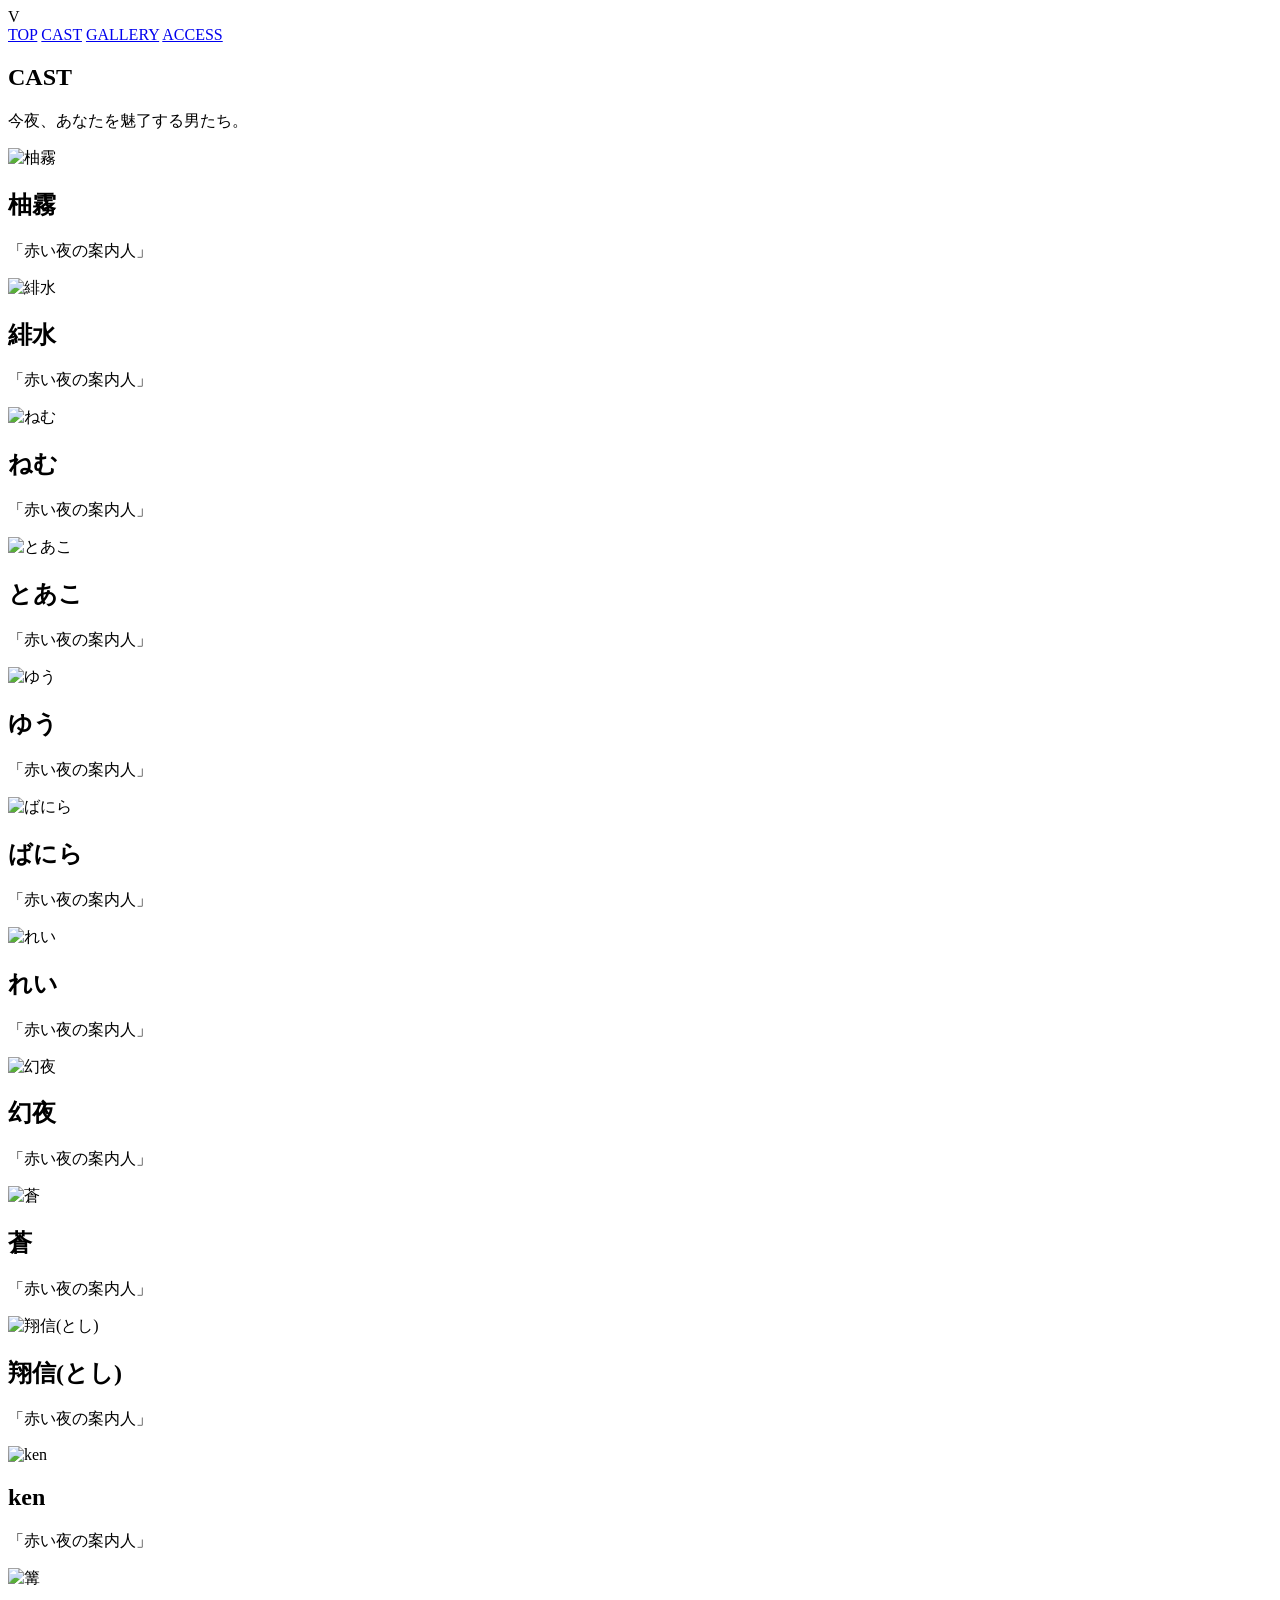
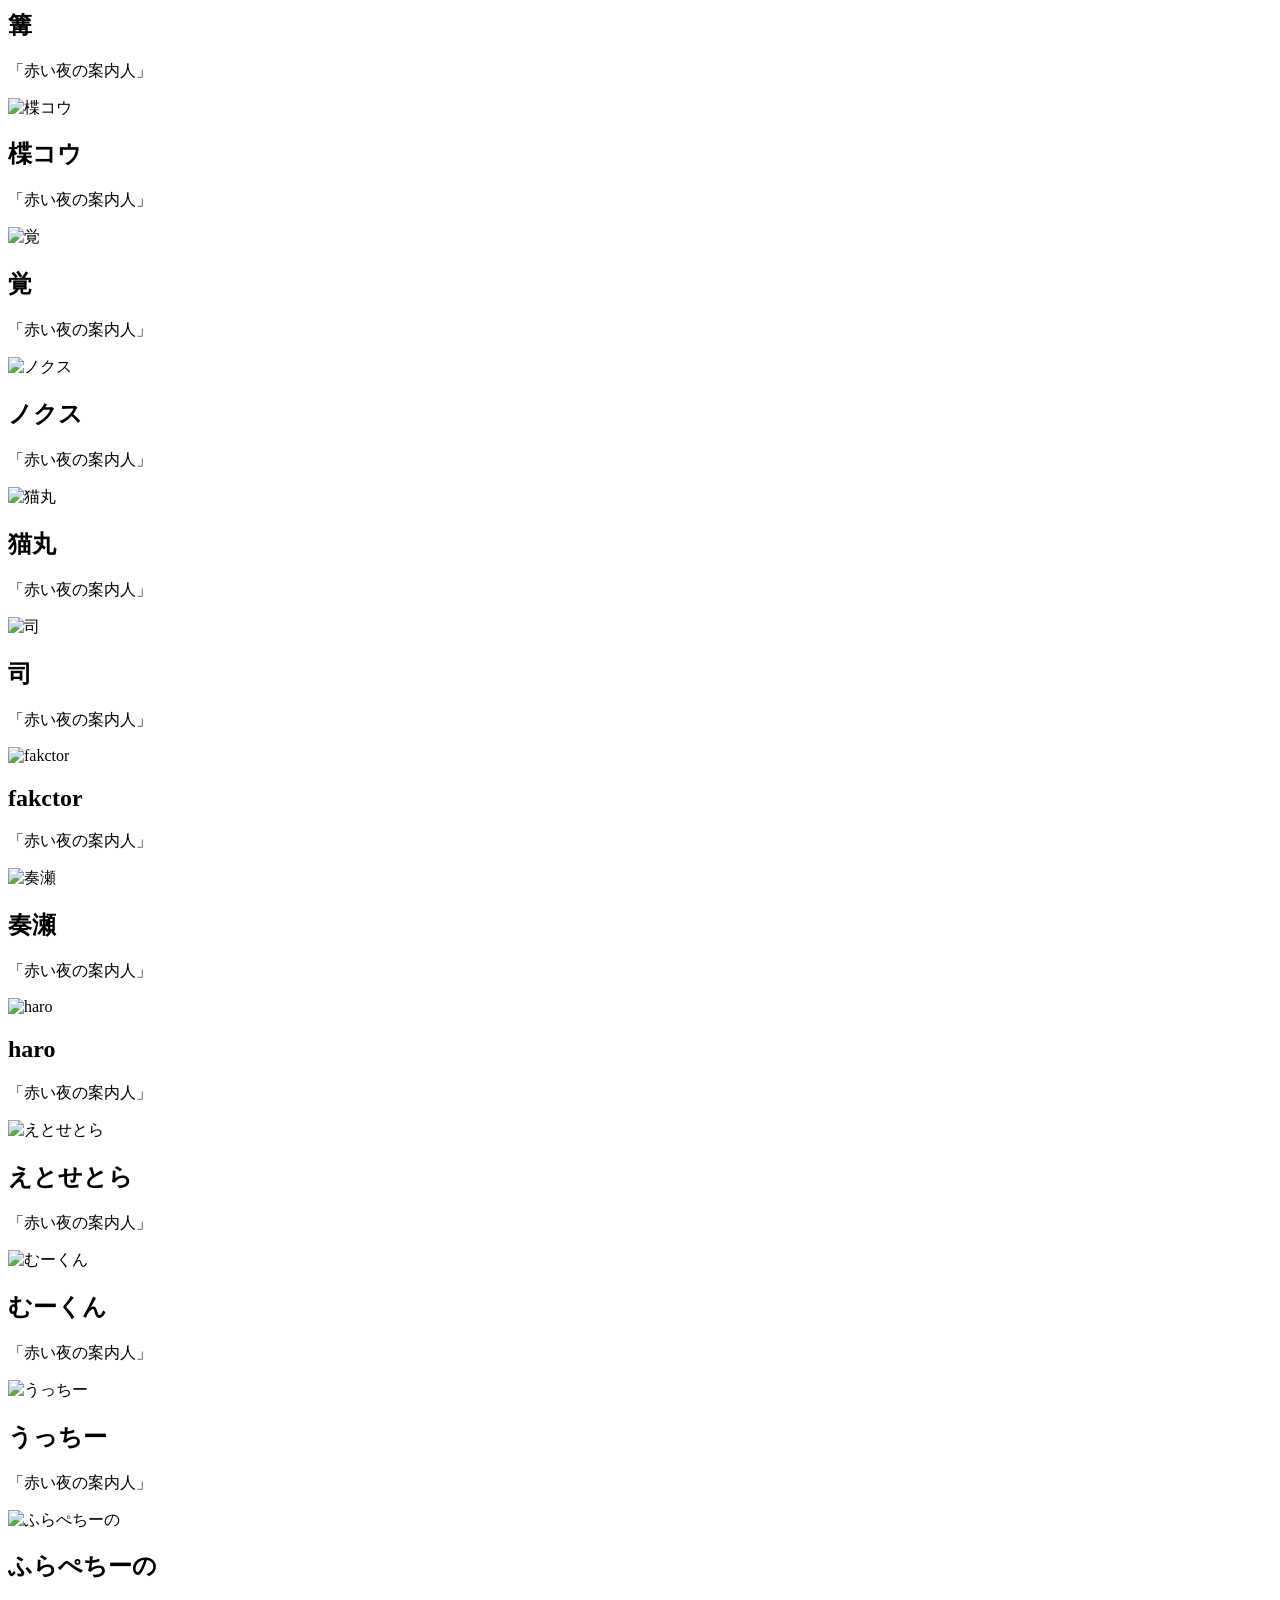
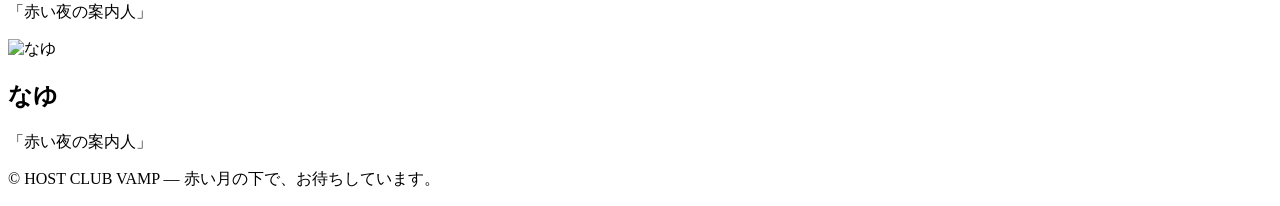
==== cast.html @ 4d8dd219 "Add files via upload" ====
<!DOCTYPE html>
<html lang="ja">
<head>
  <meta charset="UTF-8">
  <title>CAST | HOST CLUB VAMP</title>
  <link rel="stylesheet" href="assets/css/style.css">
  <link href="https://fonts.googleapis.com/css2?family=Cinzel:wght@400;700&family=Playfair+Display:wght@400;700&display=swap" rel="stylesheet">
</head>
<body class="theme-dark page-cast">

  <div class="bg-layer bg-moon-small"></div>
  <div class="bg-layer bg-fog"></div>
  <div class="bg-layer bg-particles"></div>

  <header class="site-header">
    <div class="logo-small">
      <span class="logo-v">V</span>
    </div>
    <nav class="global-nav">
      <a href="index.html">TOP</a>
      <a href="cast.html" class="active">CAST</a>
      <a href="gallery.html">GALLERY</a>
      <a href="access.html">ACCESS</a>
    </nav>
  </header>

  <main class="cast-main">
    <section class="page-title-block">
      <h1>CAST</h1>
      <div class="crimson-line"></div>
      <p class="page-subcopy">今夜、あなたを魅了する男たち。</p>
    </section>

    <!-- ★ cast-grid は 1 つだけにする（ここが最重要） -->
    <section class="cast-grid">

      <!-- ここから全キャストを並べる（順不同OK） -->

      <article class="cast-card">
        <div class="cast-photo"><img src="assets/img/cast/yuzukiri.png" alt="柚霧"></div>
        <h2 class="cast-name">柚霧</h2>
        <p class="cast-copy">「赤い夜の案内人」</p>
      </article>

      <article class="cast-card">
        <div class="cast-photo"><img src="assets/img/cast/hisui.png" alt="緋水"></div>
        <h2 class="cast-name">緋水</h2>
        <p class="cast-copy">「赤い夜の案内人」</p>
      </article>

      <article class="cast-card">
        <div class="cast-photo"><img src="assets/img/cast/nemu.png" alt="ねむ"></div>
        <h2 class="cast-name">ねむ</h2>
        <p class="cast-copy">「赤い夜の案内人」</p>
      </article>

      <article class="cast-card">
        <div class="cast-photo"><img src="assets/img/cast/toako.png" alt="とあこ"></div>
        <h2 class="cast-name">とあこ</h2>
        <p class="cast-copy">「赤い夜の案内人」</p>
      </article>

      <article class="cast-card">
        <div class="cast-photo"><img src="assets/img/cast/yuu.png" alt="ゆう"></div>
        <h2 class="cast-name">ゆう</h2>
        <p class="cast-copy">「赤い夜の案内人」</p>
      </article>

      <article class="cast-card">
        <div class="cast-photo"><img src="assets/img/cast/banira.png" alt="ばにら"></div>
        <h2 class="cast-name">ばにら</h2>
        <p class="cast-copy">「赤い夜の案内人」</p>
      </article>

      <article class="cast-card">
        <div class="cast-photo"><img src="assets/img/cast/rei.png" alt="れい"></div>
        <h2 class="cast-name">れい</h2>
        <p class="cast-copy">「赤い夜の案内人」</p>
      </article>

      <article class="cast-card">
        <div class="cast-photo"><img src="assets/img/cast/genya.png" alt="幻夜"></div>
        <h2 class="cast-name">幻夜</h2>
        <p class="cast-copy">「赤い夜の案内人」</p>
      </article>

      <article class="cast-card">
        <div class="cast-photo"><img src="assets/img/cast/ao.png" alt="蒼"></div>
        <h2 class="cast-name">蒼</h2>
        <p class="cast-copy">「赤い夜の案内人」</p>
      </article>

      <article class="cast-card">
        <div class="cast-photo"><img src="assets/img/cast/toshi.png" alt="翔信(とし)"></div>
        <h2 class="cast-name">翔信(とし)</h2>
        <p class="cast-copy">「赤い夜の案内人」</p>
      </article>

      <article class="cast-card">
        <div class="cast-photo"><img src="assets/img/cast/ken.png" alt="ken"></div>
        <h2 class="cast-name">ken</h2>
        <p class="cast-copy">「赤い夜の案内人」</p>
      </article>

      <article class="cast-card">
        <div class="cast-photo"><img src="assets/img/cast/kagari.png" alt="篝"></div>
        <h2 class="cast-name">篝</h2>
        <p class="cast-copy">「赤い夜の案内人」</p>
      </article>

      <article class="cast-card">
        <div class="cast-photo"><img src="assets/img/cast/yuzuriha.png" alt="楪コウ"></div>
        <h2 class="cast-name">楪コウ</h2>
        <p class="cast-copy">「赤い夜の案内人」</p>
      </article>

      <article class="cast-card">
        <div class="cast-photo"><img src="assets/img/cast/nemi.png" alt="覚"></div>
        <h2 class="cast-name">覚</h2>
        <p class="cast-copy">「赤い夜の案内人」</p>
      </article>

      <article class="cast-card">
        <div class="cast-photo"><img src="assets/img/cast/nokusu.png" alt="ノクス"></div>
        <h2 class="cast-name">ノクス</h2>
        <p class="cast-copy">「赤い夜の案内人」</p>
      </article>

      <article class="cast-card">
        <div class="cast-photo"><img src="assets/img/cast/nekomaru.png" alt="猫丸"></div>
        <h2 class="cast-name">猫丸</h2>
        <p class="cast-copy">「赤い夜の案内人」</p>
      </article>

      <article class="cast-card">
        <div class="cast-photo"><img src="assets/img/cast/tukasa.png" alt="司"></div>
        <h2 class="cast-name">司</h2>
        <p class="cast-copy">「赤い夜の案内人」</p>
      </article>

      <article class="cast-card">
        <div class="cast-photo"><img src="assets/img/cast/fakctor.png" alt="fakctor"></div>
        <h2 class="cast-name">fakctor</h2>
        <p class="cast-copy">「赤い夜の案内人」</p>
      </article>

      <article class="cast-card">
        <div class="cast-photo"><img src="assets/img/cast/kanase.png" alt="奏瀬"></div>
        <h2 class="cast-name">奏瀬</h2>
        <p class="cast-copy">「赤い夜の案内人」</p>
      </article>

      <article class="cast-card">
        <div class="cast-photo"><img src="assets/img/cast/haro.png" alt="haro"></div>
        <h2 class="cast-name">haro</h2>
        <p class="cast-copy">「赤い夜の案内人」</p>
      </article>

      <article class="cast-card">
        <div class="cast-photo"><img src="assets/img/cast/etosetora.png" alt="えとせとら"></div>
        <h2 class="cast-name">えとせとら</h2>
        <p class="cast-copy">「赤い夜の案内人」</p>
      </article>

      <article class="cast-card">
        <div class="cast-photo"><img src="assets/img/cast/mu-kun.png" alt="むーくん"></div>
        <h2 class="cast-name">むーくん</h2>
        <p class="cast-copy">「赤い夜の案内人」</p>
      </article>

      <article class="cast-card">
        <div class="cast-photo"><img src="assets/img/cast/utti-.png" alt="うっちー"></div>
        <h2 class="cast-name">うっちー</h2>
        <p class="cast-copy">「赤い夜の案内人」</p>
      </article>

      <article class="cast-card">
        <div class="cast-photo"><img src="assets/img/cast/furapeti-no.png" alt="ふらぺちーの"></div>
        <h2 class="cast-name">ふらぺちーの</h2>
        <p class="cast-copy">「赤い夜の案内人」</p>
      </article>

      <article class="cast-card">
        <div class="cast-photo"><img src="assets/img/cast/nayu.png" alt="なゆ"></div>
        <h2 class="cast-name">なゆ</h2>
        <p class="cast-copy">「赤い夜の案内人」</p>
      </article>

      <!-- ★ 必要ならここに追加していけばOK -->

    </section>
  </main>

  <footer class="site-footer">
    <p>© HOST CLUB VAMP — 赤い月の下で、お待ちしています。</p>
  </footer>

</body>
</html>
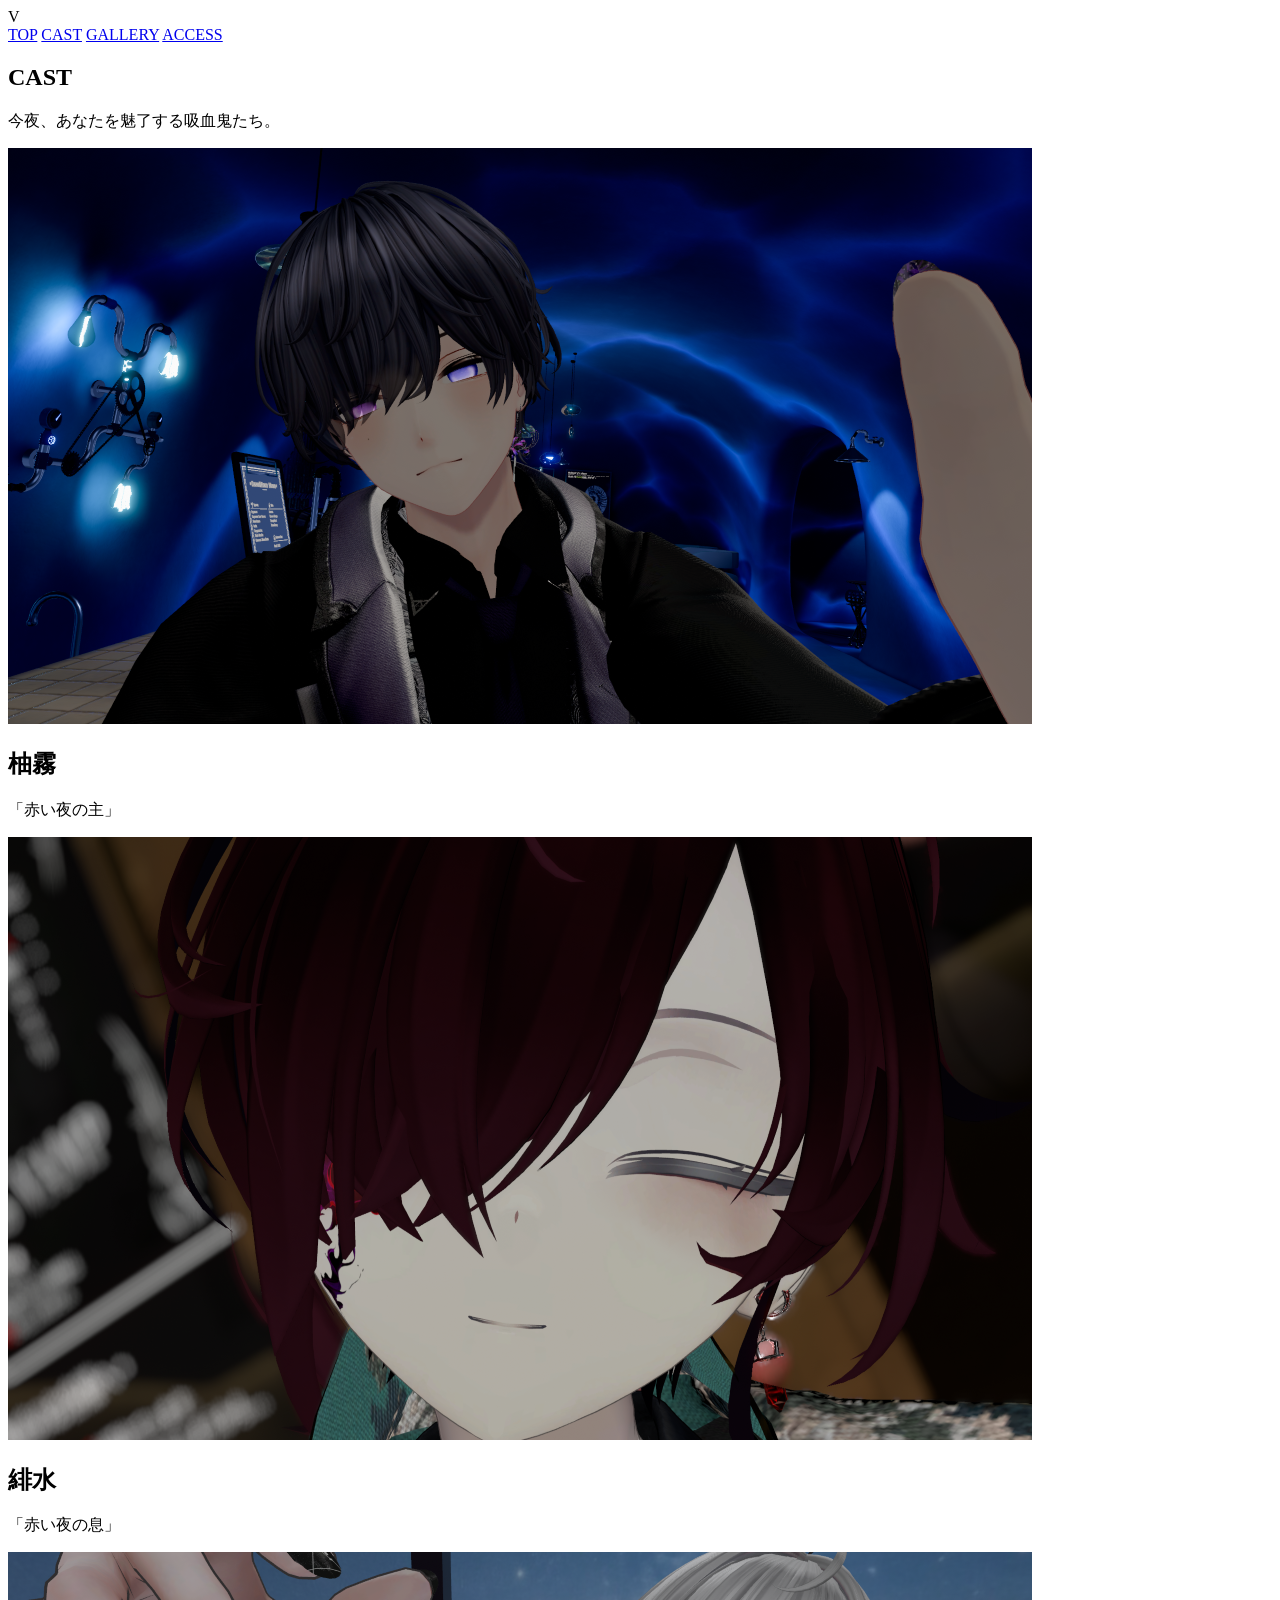
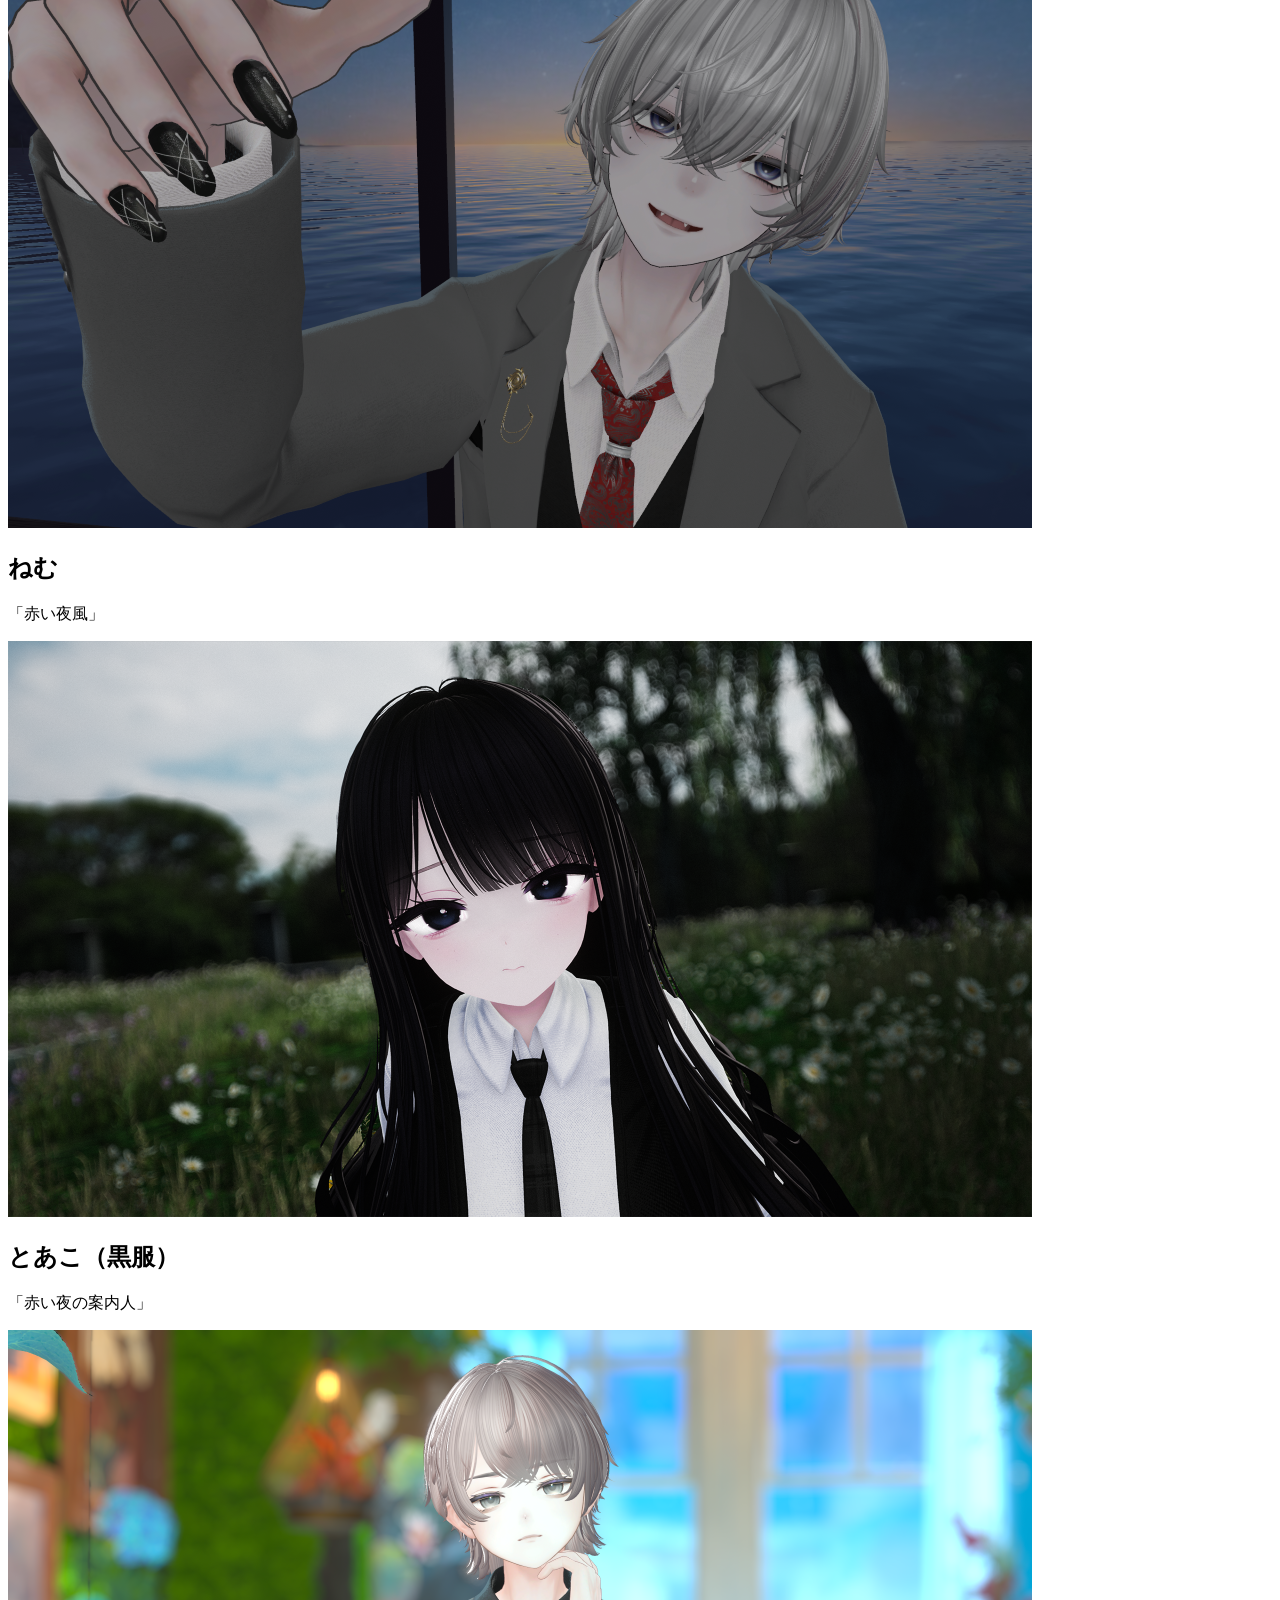
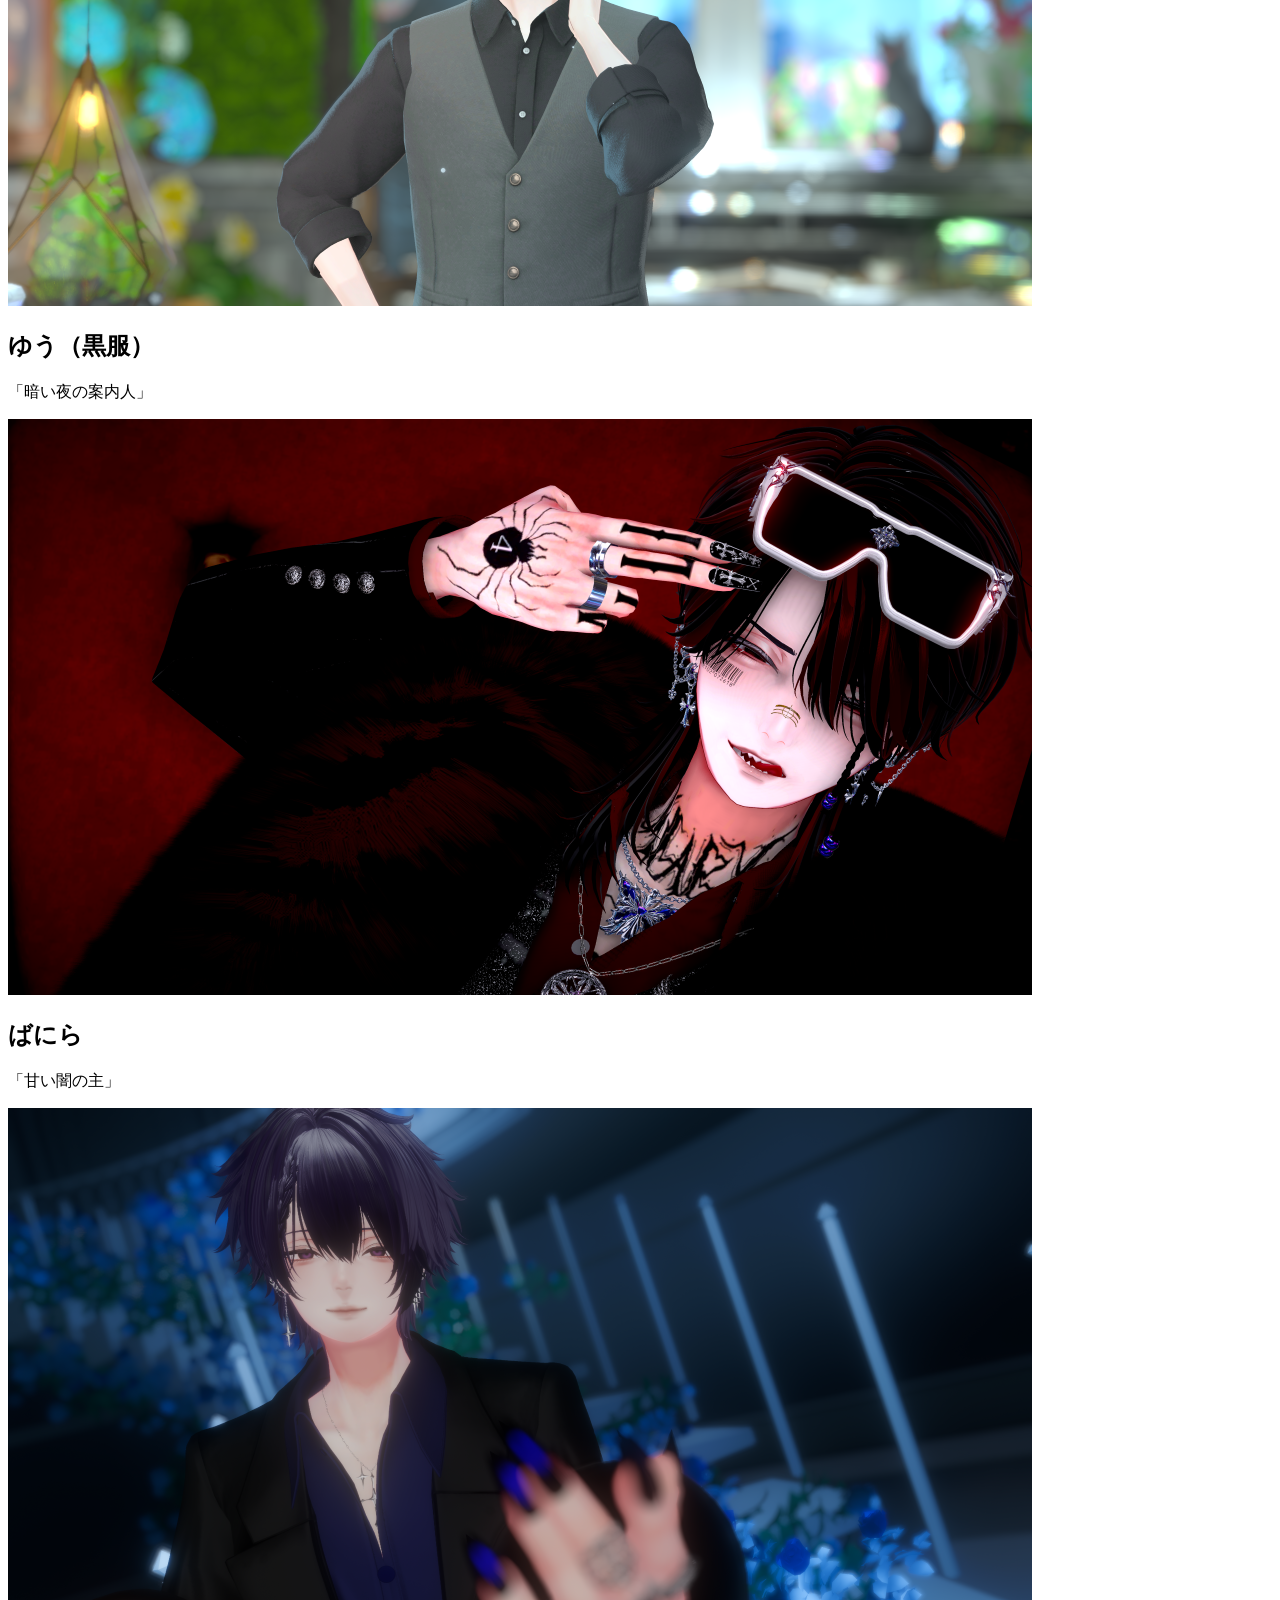
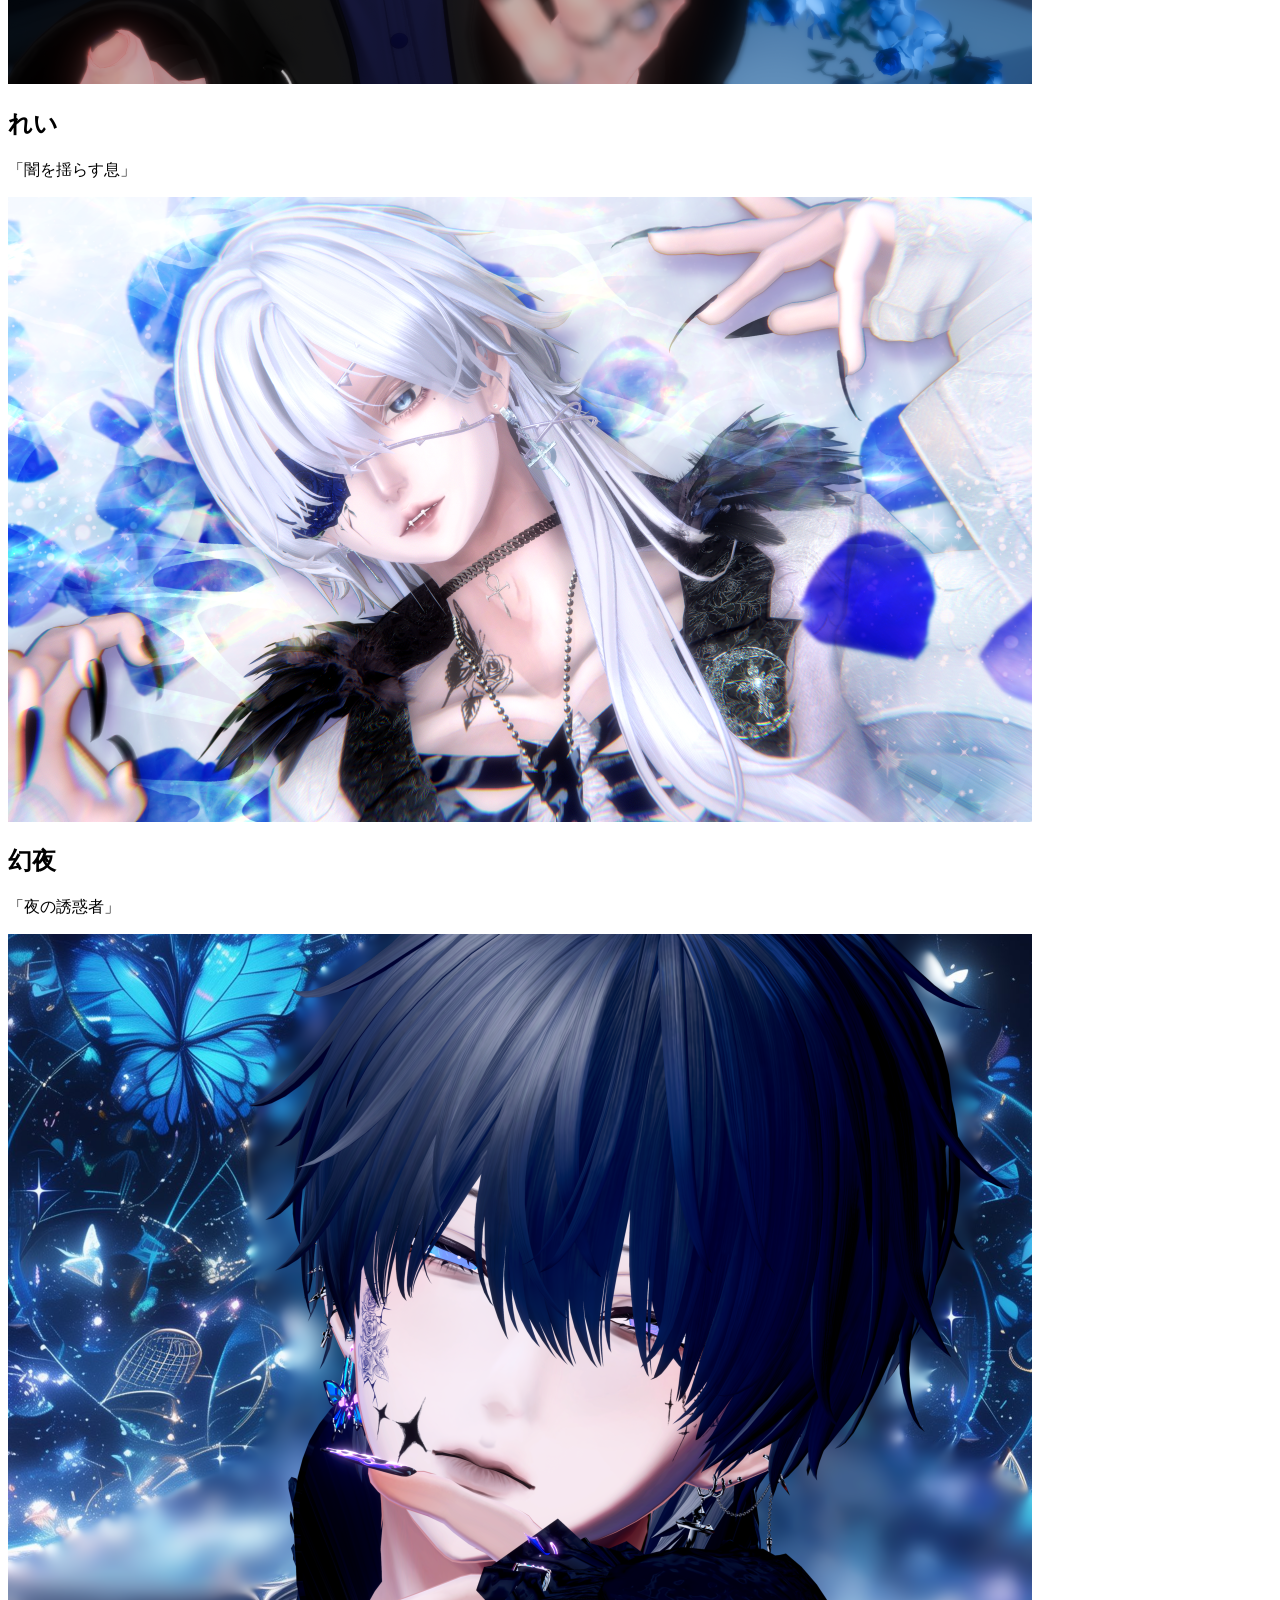
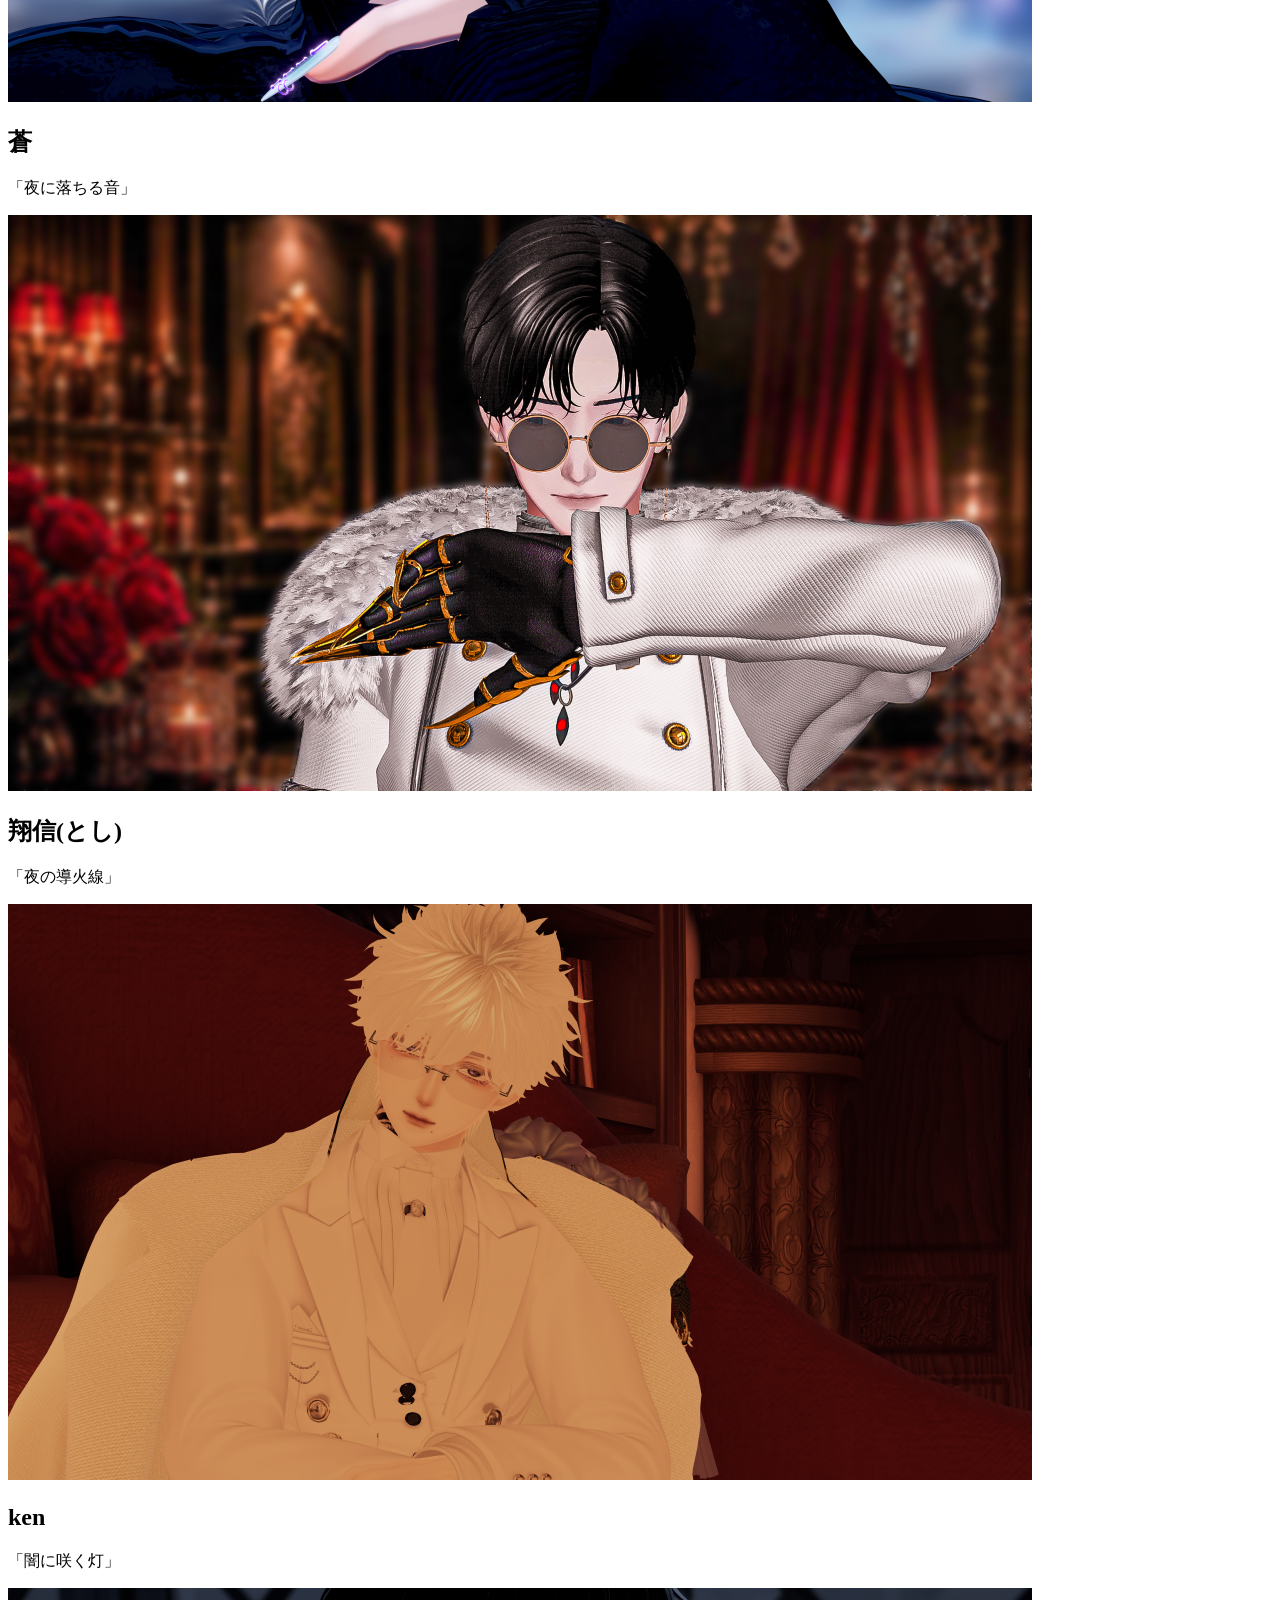
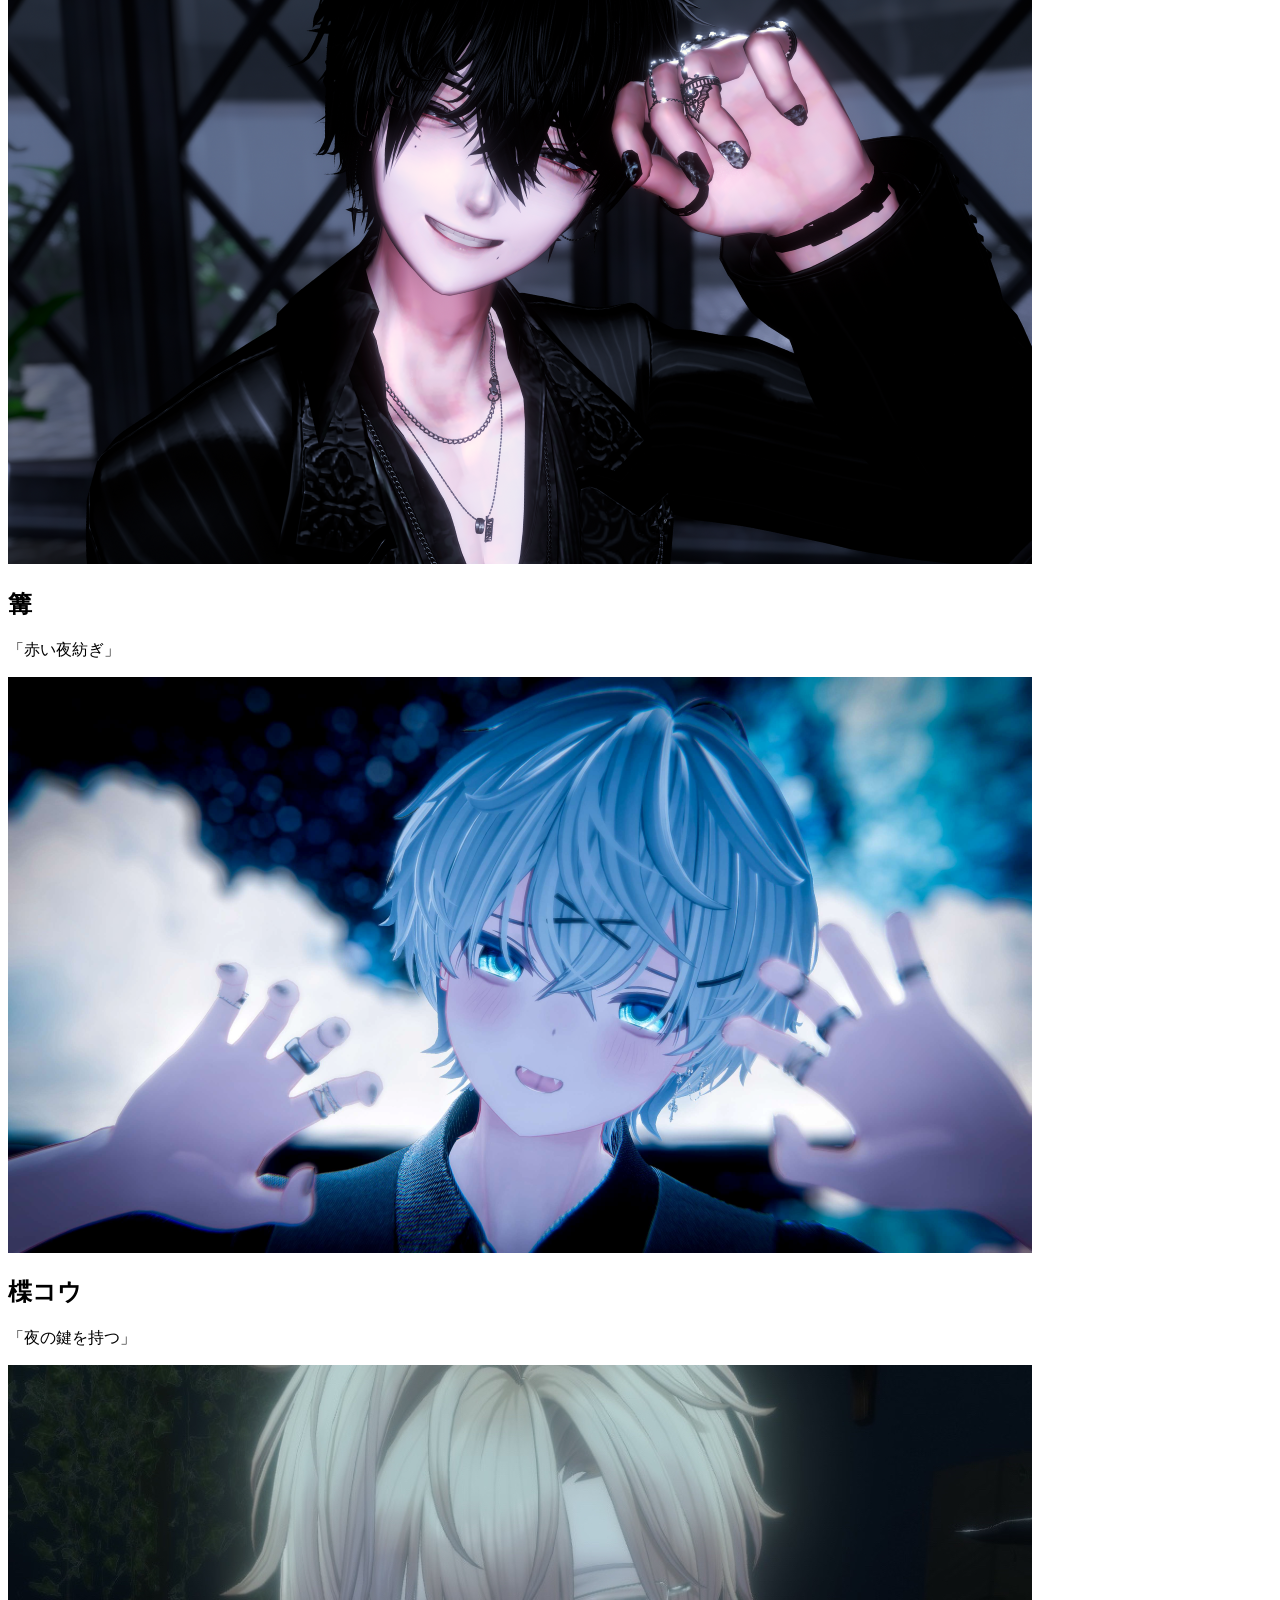
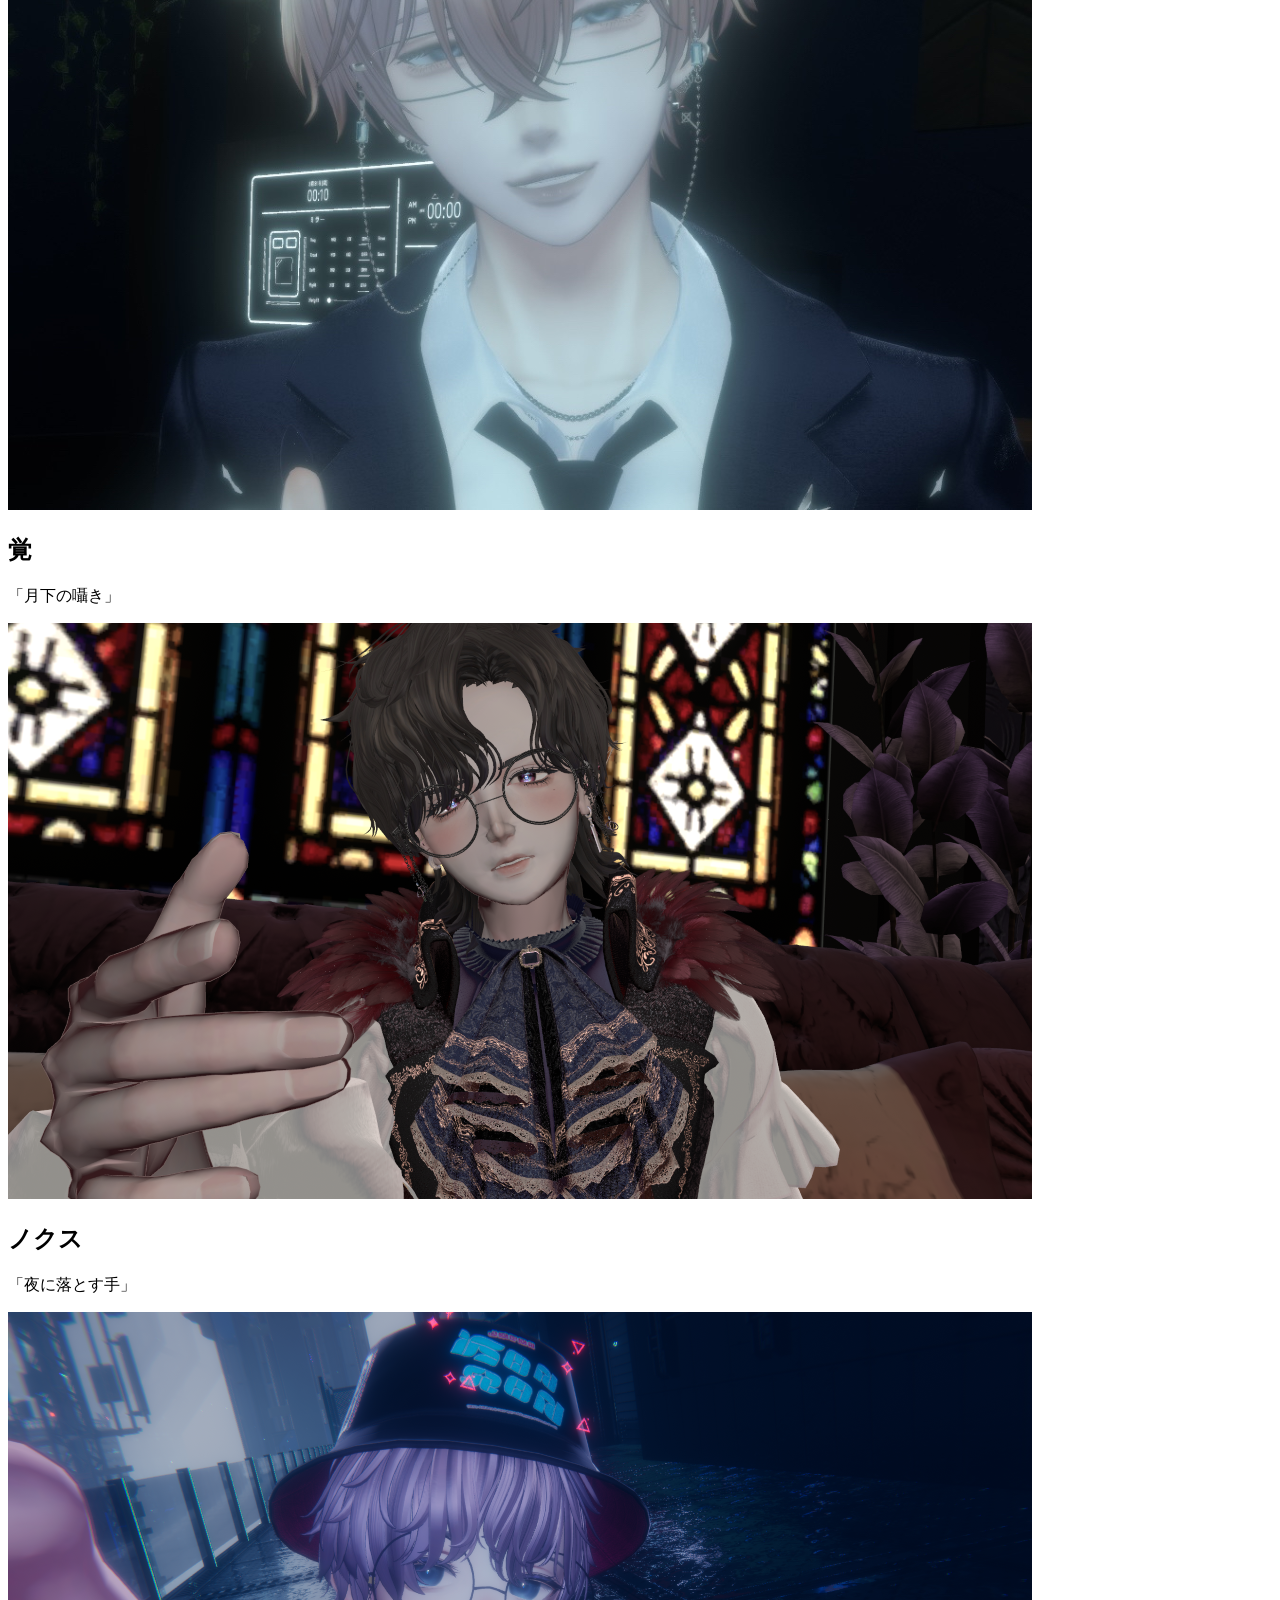
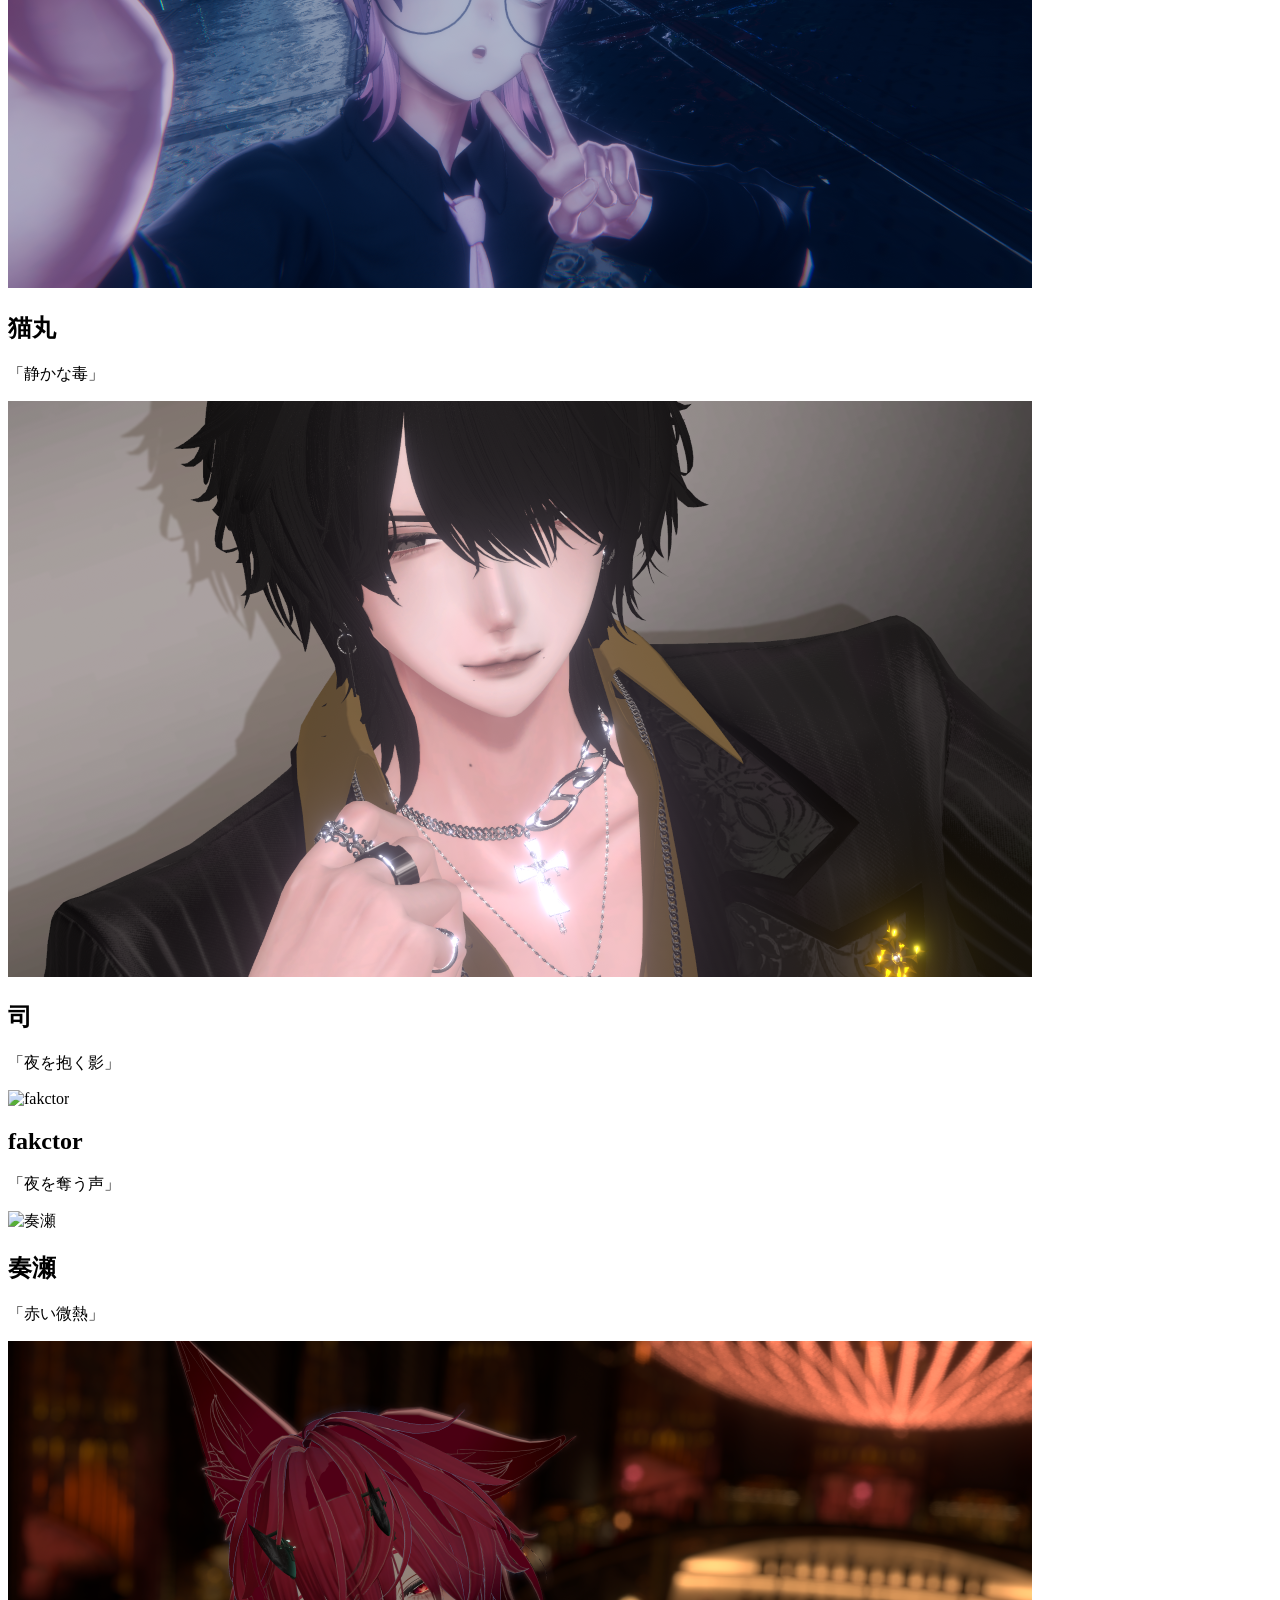
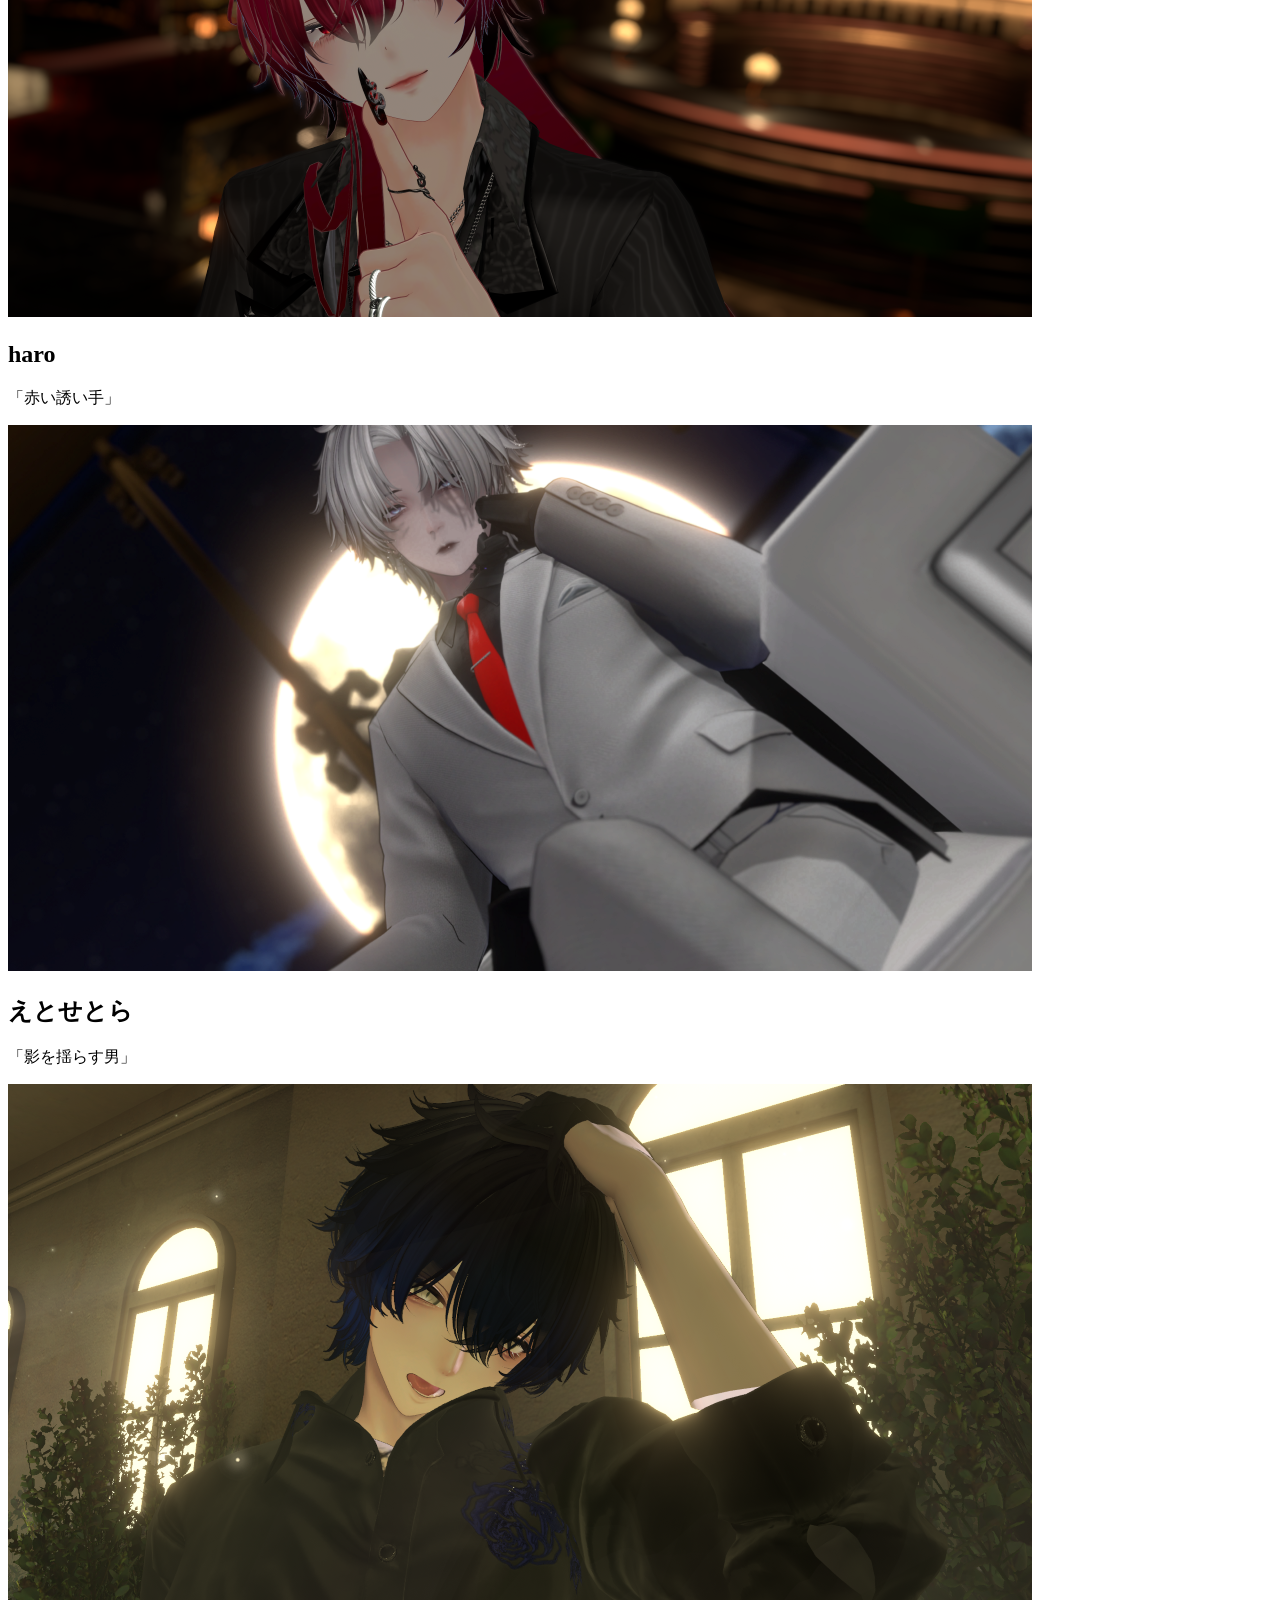
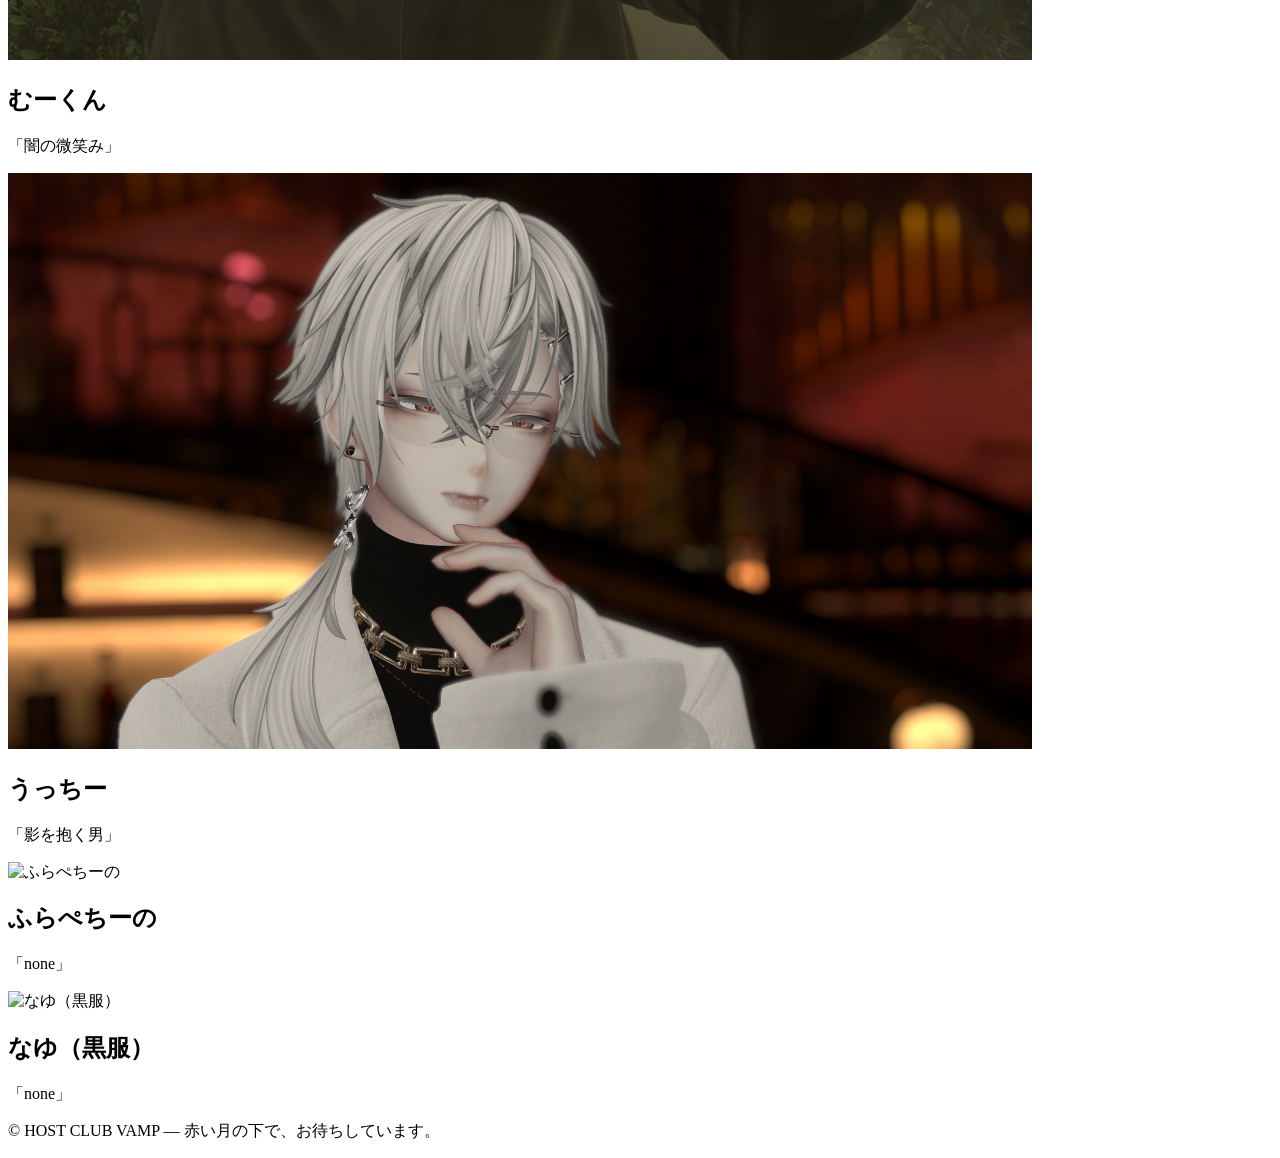
==== commit 72c71196: "Add files via upload" ====
--- a/cast.html
+++ b/cast.html
@@ -28,7 +28,7 @@
     <section class="page-title-block">
       <h1>CAST</h1>
       <div class="crimson-line"></div>
-      <p class="page-subcopy">今夜、あなたを魅了する男たち。</p>
+      <p class="page-subcopy">今夜、あなたを魅了する吸血鬼たち。</p>
     </section>
 
     <!-- ★ cast-grid は 1 つだけにする（ここが最重要） -->
@@ -39,151 +39,151 @@
       <article class="cast-card">
         <div class="cast-photo"><img src="assets/img/cast/yuzukiri.png" alt="柚霧"></div>
         <h2 class="cast-name">柚霧</h2>
-        <p class="cast-copy">「赤い夜の案内人」</p>
+        <p class="cast-copy">「赤い夜の主」</p>
       </article>
 
       <article class="cast-card">
         <div class="cast-photo"><img src="assets/img/cast/hisui.png" alt="緋水"></div>
         <h2 class="cast-name">緋水</h2>
-        <p class="cast-copy">「赤い夜の案内人」</p>
+        <p class="cast-copy">「赤い夜の息」</p>
       </article>
 
       <article class="cast-card">
         <div class="cast-photo"><img src="assets/img/cast/nemu.png" alt="ねむ"></div>
         <h2 class="cast-name">ねむ</h2>
+        <p class="cast-copy">「赤い夜風」</p>
+      </article>
+
+      <article class="cast-card">
+        <div class="cast-photo"><img src="assets/img/cast/toako.png" alt="とあこ（黒服）"></div>
+        <h2 class="cast-name">とあこ（黒服）</h2>
         <p class="cast-copy">「赤い夜の案内人」</p>
       </article>
 
       <article class="cast-card">
-        <div class="cast-photo"><img src="assets/img/cast/toako.png" alt="とあこ"></div>
-        <h2 class="cast-name">とあこ</h2>
-        <p class="cast-copy">「赤い夜の案内人」</p>
-      </article>
-
-      <article class="cast-card">
-        <div class="cast-photo"><img src="assets/img/cast/yuu.png" alt="ゆう"></div>
-        <h2 class="cast-name">ゆう</h2>
-        <p class="cast-copy">「赤い夜の案内人」</p>
+        <div class="cast-photo"><img src="assets/img/cast/yuu.png" alt="ゆう（黒服）"></div>
+        <h2 class="cast-name">ゆう（黒服）</h2>
+        <p class="cast-copy">「暗い夜の案内人」</p>
       </article>
 
       <article class="cast-card">
         <div class="cast-photo"><img src="assets/img/cast/banira.png" alt="ばにら"></div>
         <h2 class="cast-name">ばにら</h2>
-        <p class="cast-copy">「赤い夜の案内人」</p>
+        <p class="cast-copy">「甘い闇の主」</p>
       </article>
 
       <article class="cast-card">
         <div class="cast-photo"><img src="assets/img/cast/rei.png" alt="れい"></div>
         <h2 class="cast-name">れい</h2>
-        <p class="cast-copy">「赤い夜の案内人」</p>
+        <p class="cast-copy">「闇を揺らす息」</p>
       </article>
 
       <article class="cast-card">
         <div class="cast-photo"><img src="assets/img/cast/genya.png" alt="幻夜"></div>
         <h2 class="cast-name">幻夜</h2>
-        <p class="cast-copy">「赤い夜の案内人」</p>
+        <p class="cast-copy">「夜の誘惑者」</p>
       </article>
 
       <article class="cast-card">
         <div class="cast-photo"><img src="assets/img/cast/ao.png" alt="蒼"></div>
         <h2 class="cast-name">蒼</h2>
-        <p class="cast-copy">「赤い夜の案内人」</p>
+        <p class="cast-copy">「夜に落ちる音」</p>
       </article>
 
       <article class="cast-card">
         <div class="cast-photo"><img src="assets/img/cast/toshi.png" alt="翔信(とし)"></div>
         <h2 class="cast-name">翔信(とし)</h2>
-        <p class="cast-copy">「赤い夜の案内人」</p>
+        <p class="cast-copy">「夜の導火線」</p>
       </article>
 
       <article class="cast-card">
         <div class="cast-photo"><img src="assets/img/cast/ken.png" alt="ken"></div>
         <h2 class="cast-name">ken</h2>
-        <p class="cast-copy">「赤い夜の案内人」</p>
+        <p class="cast-copy">「闇に咲く灯」</p>
       </article>
 
       <article class="cast-card">
         <div class="cast-photo"><img src="assets/img/cast/kagari.png" alt="篝"></div>
         <h2 class="cast-name">篝</h2>
-        <p class="cast-copy">「赤い夜の案内人」</p>
+        <p class="cast-copy">「赤い夜紡ぎ」</p>
       </article>
 
       <article class="cast-card">
         <div class="cast-photo"><img src="assets/img/cast/yuzuriha.png" alt="楪コウ"></div>
         <h2 class="cast-name">楪コウ</h2>
-        <p class="cast-copy">「赤い夜の案内人」</p>
+        <p class="cast-copy">「夜の鍵を持つ」</p>
       </article>
 
       <article class="cast-card">
         <div class="cast-photo"><img src="assets/img/cast/nemi.png" alt="覚"></div>
         <h2 class="cast-name">覚</h2>
-        <p class="cast-copy">「赤い夜の案内人」</p>
+        <p class="cast-copy">「月下の囁き」</p>
       </article>
 
       <article class="cast-card">
         <div class="cast-photo"><img src="assets/img/cast/nokusu.png" alt="ノクス"></div>
         <h2 class="cast-name">ノクス</h2>
-        <p class="cast-copy">「赤い夜の案内人」</p>
+        <p class="cast-copy">「夜に落とす手」</p>
       </article>
 
       <article class="cast-card">
         <div class="cast-photo"><img src="assets/img/cast/nekomaru.png" alt="猫丸"></div>
         <h2 class="cast-name">猫丸</h2>
-        <p class="cast-copy">「赤い夜の案内人」</p>
+        <p class="cast-copy">「静かな毒」</p>
       </article>
 
       <article class="cast-card">
         <div class="cast-photo"><img src="assets/img/cast/tukasa.png" alt="司"></div>
         <h2 class="cast-name">司</h2>
-        <p class="cast-copy">「赤い夜の案内人」</p>
+        <p class="cast-copy">「夜を抱く影」</p>
       </article>
 
       <article class="cast-card">
         <div class="cast-photo"><img src="assets/img/cast/fakctor.png" alt="fakctor"></div>
         <h2 class="cast-name">fakctor</h2>
-        <p class="cast-copy">「赤い夜の案内人」</p>
+        <p class="cast-copy">「夜を奪う声」</p>
       </article>
 
       <article class="cast-card">
         <div class="cast-photo"><img src="assets/img/cast/kanase.png" alt="奏瀬"></div>
         <h2 class="cast-name">奏瀬</h2>
-        <p class="cast-copy">「赤い夜の案内人」</p>
+        <p class="cast-copy">「赤い微熱」</p>
       </article>
 
       <article class="cast-card">
         <div class="cast-photo"><img src="assets/img/cast/haro.png" alt="haro"></div>
         <h2 class="cast-name">haro</h2>
-        <p class="cast-copy">「赤い夜の案内人」</p>
+        <p class="cast-copy">「赤い誘い手」</p>
       </article>
 
       <article class="cast-card">
         <div class="cast-photo"><img src="assets/img/cast/etosetora.png" alt="えとせとら"></div>
         <h2 class="cast-name">えとせとら</h2>
-        <p class="cast-copy">「赤い夜の案内人」</p>
+        <p class="cast-copy">「影を揺らす男」</p>
       </article>
 
       <article class="cast-card">
         <div class="cast-photo"><img src="assets/img/cast/mu-kun.png" alt="むーくん"></div>
         <h2 class="cast-name">むーくん</h2>
-        <p class="cast-copy">「赤い夜の案内人」</p>
+        <p class="cast-copy">「闇の微笑み」</p>
       </article>
 
       <article class="cast-card">
         <div class="cast-photo"><img src="assets/img/cast/utti-.png" alt="うっちー"></div>
         <h2 class="cast-name">うっちー</h2>
-        <p class="cast-copy">「赤い夜の案内人」</p>
+        <p class="cast-copy">「影を抱く男」</p>
       </article>
 
       <article class="cast-card">
         <div class="cast-photo"><img src="assets/img/cast/furapeti-no.png" alt="ふらぺちーの"></div>
         <h2 class="cast-name">ふらぺちーの</h2>
-        <p class="cast-copy">「赤い夜の案内人」</p>
+        <p class="cast-copy">「none」</p>
       </article>
 
       <article class="cast-card">
-        <div class="cast-photo"><img src="assets/img/cast/nayu.png" alt="なゆ"></div>
-        <h2 class="cast-name">なゆ</h2>
-        <p class="cast-copy">「赤い夜の案内人」</p>
+        <div class="cast-photo"><img src="assets/img/cast/nayu.png" alt="なゆ（黒服）"></div>
+        <h2 class="cast-name">なゆ（黒服）</h2>
+        <p class="cast-copy">「none」</p>
       </article>
 
       <!-- ★ 必要ならここに追加していけばOK -->
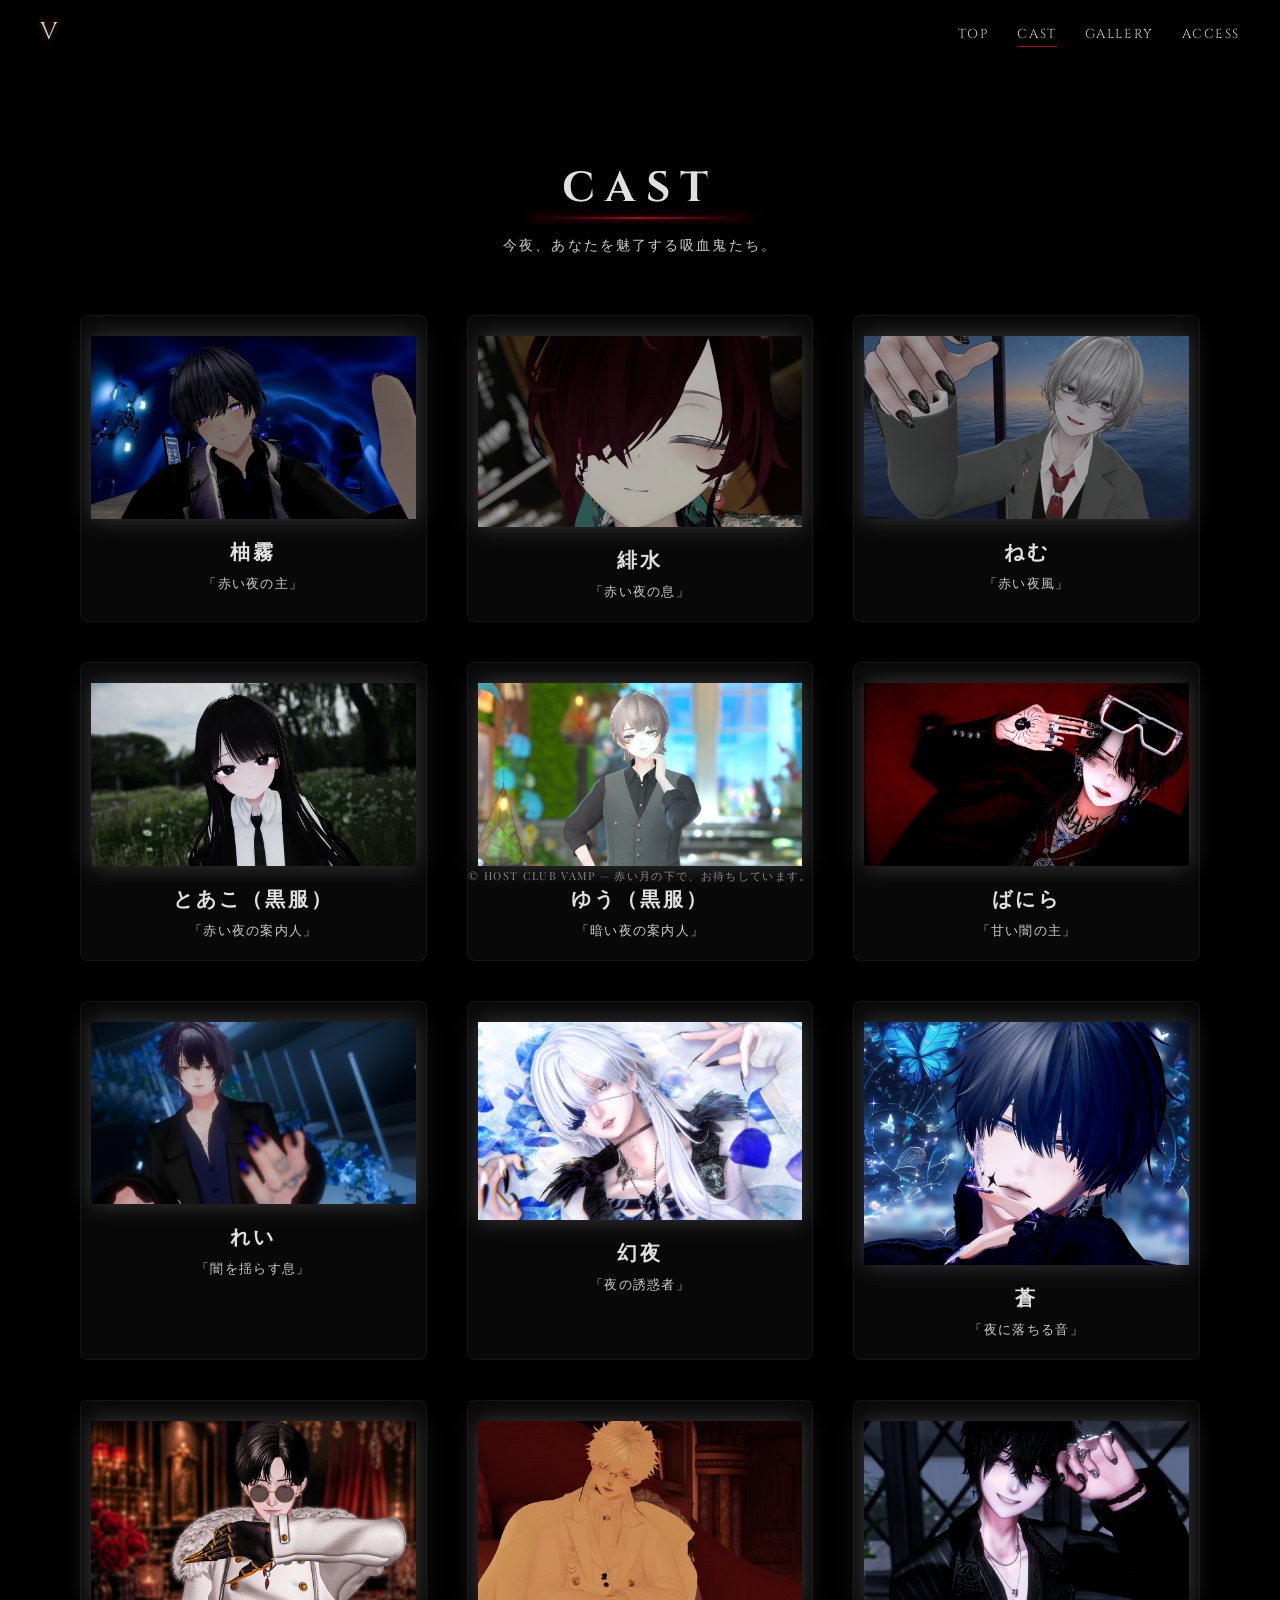
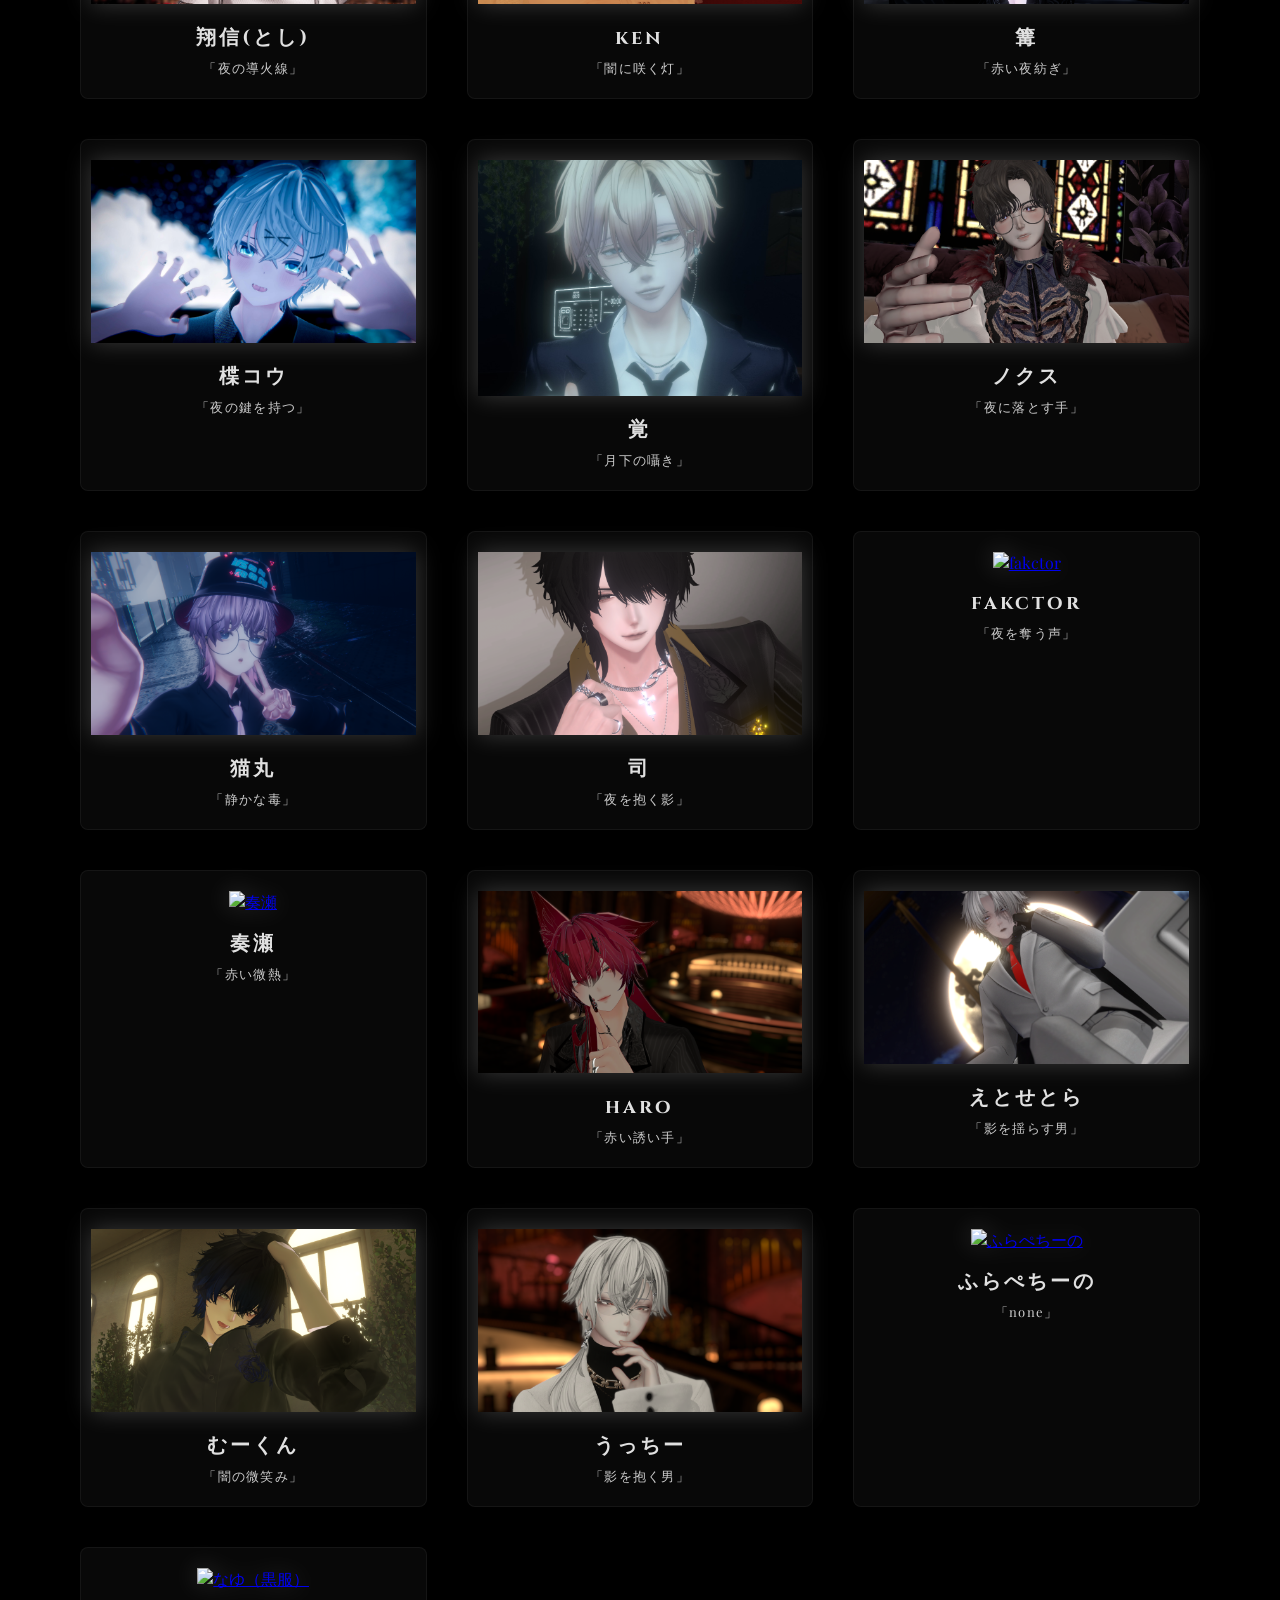
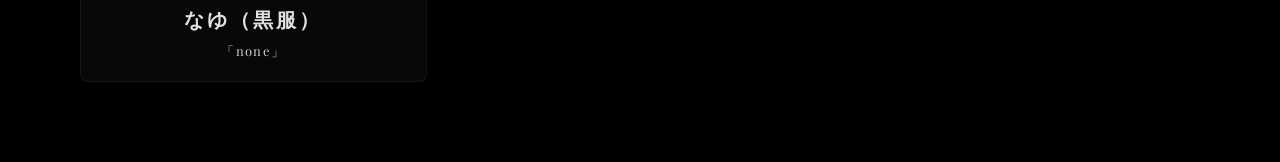
==== commit 42433716: "Add files via upload" ====
--- a/cast.html
+++ b/cast.html
@@ -5,7 +5,11 @@
   <title>CAST | HOST CLUB VAMP</title>
   <link rel="stylesheet" href="assets/css/style.css">
   <link href="https://fonts.googleapis.com/css2?family=Cinzel:wght@400;700&family=Playfair+Display:wght@400;700&display=swap" rel="stylesheet">
+
+  <!-- ★ Lightbox CSS -->
+  <link href="https://cdnjs.cloudflare.com/ajax/libs/lightbox2/2.11.3/css/lightbox.min.css" rel="stylesheet">
 </head>
+
 <body class="theme-dark page-cast">
 
   <div class="bg-layer bg-moon-small"></div>
@@ -31,162 +35,209 @@
       <p class="page-subcopy">今夜、あなたを魅了する吸血鬼たち。</p>
     </section>
 
-    <!-- ★ cast-grid は 1 つだけにする（ここが最重要） -->
     <section class="cast-grid">
 
-      <!-- ここから全キャストを並べる（順不同OK） -->
-
-      <article class="cast-card">
-        <div class="cast-photo"><img src="assets/img/cast/yuzukiri.png" alt="柚霧"></div>
+      <!-- ★ ここから全キャスト Lightbox 対応版 -->
+
+      <article class="cast-card">
+        <a href="assets/img/cast/yuzukiri.png" data-lightbox="cast" data-title="柚霧 — 赤い夜の主">
+          <div class="cast-photo"><img src="assets/img/cast/yuzukiri.png" alt="柚霧"></div>
+        </a>
         <h2 class="cast-name">柚霧</h2>
         <p class="cast-copy">「赤い夜の主」</p>
       </article>
 
       <article class="cast-card">
-        <div class="cast-photo"><img src="assets/img/cast/hisui.png" alt="緋水"></div>
+        <a href="assets/img/cast/hisui.png" data-lightbox="cast" data-title="緋水 — 赤い夜の息">
+          <div class="cast-photo"><img src="assets/img/cast/hisui.png" alt="緋水"></div>
+        </a>
         <h2 class="cast-name">緋水</h2>
         <p class="cast-copy">「赤い夜の息」</p>
       </article>
 
       <article class="cast-card">
-        <div class="cast-photo"><img src="assets/img/cast/nemu.png" alt="ねむ"></div>
+        <a href="assets/img/cast/nemu.png" data-lightbox="cast" data-title="ねむ — 赤い夜風">
+          <div class="cast-photo"><img src="assets/img/cast/nemu.png" alt="ねむ"></div>
+        </a>
         <h2 class="cast-name">ねむ</h2>
         <p class="cast-copy">「赤い夜風」</p>
       </article>
 
       <article class="cast-card">
-        <div class="cast-photo"><img src="assets/img/cast/toako.png" alt="とあこ（黒服）"></div>
+        <a href="assets/img/cast/toako.png" data-lightbox="cast" data-title="とあこ（黒服） — 赤い夜の案内人">
+          <div class="cast-photo"><img src="assets/img/cast/toako.png" alt="とあこ（黒服）"></div>
+        </a>
         <h2 class="cast-name">とあこ（黒服）</h2>
         <p class="cast-copy">「赤い夜の案内人」</p>
       </article>
 
       <article class="cast-card">
-        <div class="cast-photo"><img src="assets/img/cast/yuu.png" alt="ゆう（黒服）"></div>
+        <a href="assets/img/cast/yuu.png" data-lightbox="cast" data-title="ゆう（黒服） — 暗い夜の案内人">
+          <div class="cast-photo"><img src="assets/img/cast/yuu.png" alt="ゆう（黒服）"></div>
+        </a>
         <h2 class="cast-name">ゆう（黒服）</h2>
         <p class="cast-copy">「暗い夜の案内人」</p>
       </article>
 
       <article class="cast-card">
-        <div class="cast-photo"><img src="assets/img/cast/banira.png" alt="ばにら"></div>
+        <a href="assets/img/cast/banira.png" data-lightbox="cast" data-title="ばにら — 甘い闇の主">
+          <div class="cast-photo"><img src="assets/img/cast/banira.png" alt="ばにら"></div>
+        </a>
         <h2 class="cast-name">ばにら</h2>
         <p class="cast-copy">「甘い闇の主」</p>
       </article>
 
       <article class="cast-card">
-        <div class="cast-photo"><img src="assets/img/cast/rei.png" alt="れい"></div>
+        <a href="assets/img/cast/rei.png" data-lightbox="cast" data-title="れい — 闇を揺らす息">
+          <div class="cast-photo"><img src="assets/img/cast/rei.png" alt="れい"></div>
+        </a>
         <h2 class="cast-name">れい</h2>
         <p class="cast-copy">「闇を揺らす息」</p>
       </article>
 
       <article class="cast-card">
-        <div class="cast-photo"><img src="assets/img/cast/genya.png" alt="幻夜"></div>
+        <a href="assets/img/cast/genya.png" data-lightbox="cast" data-title="幻夜 — 夜の誘惑者">
+          <div class="cast-photo"><img src="assets/img/cast/genya.png" alt="幻夜"></div>
+        </a>
         <h2 class="cast-name">幻夜</h2>
         <p class="cast-copy">「夜の誘惑者」</p>
       </article>
 
       <article class="cast-card">
-        <div class="cast-photo"><img src="assets/img/cast/ao.png" alt="蒼"></div>
+        <a href="assets/img/cast/ao.png" data-lightbox="cast" data-title="蒼 — 夜に落ちる音">
+          <div class="cast-photo"><img src="assets/img/cast/ao.png" alt="蒼"></div>
+        </a>
         <h2 class="cast-name">蒼</h2>
         <p class="cast-copy">「夜に落ちる音」</p>
       </article>
 
       <article class="cast-card">
-        <div class="cast-photo"><img src="assets/img/cast/toshi.png" alt="翔信(とし)"></div>
+        <a href="assets/img/cast/toshi.png" data-lightbox="cast" data-title="翔信(とし) — 夜の導火線">
+          <div class="cast-photo"><img src="assets/img/cast/toshi.png" alt="翔信(とし)"></div>
+        </a>
         <h2 class="cast-name">翔信(とし)</h2>
         <p class="cast-copy">「夜の導火線」</p>
       </article>
 
       <article class="cast-card">
-        <div class="cast-photo"><img src="assets/img/cast/ken.png" alt="ken"></div>
+        <a href="assets/img/cast/ken.png" data-lightbox="cast" data-title="ken — 闇に咲く灯">
+          <div class="cast-photo"><img src="assets/img/cast/ken.png" alt="ken"></div>
+        </a>
         <h2 class="cast-name">ken</h2>
         <p class="cast-copy">「闇に咲く灯」</p>
       </article>
 
       <article class="cast-card">
-        <div class="cast-photo"><img src="assets/img/cast/kagari.png" alt="篝"></div>
+        <a href="assets/img/cast/kagari.png" data-lightbox="cast" data-title="篝 — 赤い夜紡ぎ">
+          <div class="cast-photo"><img src="assets/img/cast/kagari.png" alt="篝"></div>
+        </a>
         <h2 class="cast-name">篝</h2>
         <p class="cast-copy">「赤い夜紡ぎ」</p>
       </article>
 
       <article class="cast-card">
-        <div class="cast-photo"><img src="assets/img/cast/yuzuriha.png" alt="楪コウ"></div>
+        <a href="assets/img/cast/yuzuriha.png" data-lightbox="cast" data-title="楪コウ — 夜の鍵を持つ">
+          <div class="cast-photo"><img src="assets/img/cast/yuzuriha.png" alt="楪コウ"></div>
+        </a>
         <h2 class="cast-name">楪コウ</h2>
         <p class="cast-copy">「夜の鍵を持つ」</p>
       </article>
 
       <article class="cast-card">
-        <div class="cast-photo"><img src="assets/img/cast/nemi.png" alt="覚"></div>
+        <a href="assets/img/cast/nemi.png" data-lightbox="cast" data-title="覚 — 月下の囁き">
+          <div class="cast-photo"><img src="assets/img/cast/nemi.png" alt="覚"></div>
+        </a>
         <h2 class="cast-name">覚</h2>
         <p class="cast-copy">「月下の囁き」</p>
       </article>
 
       <article class="cast-card">
-        <div class="cast-photo"><img src="assets/img/cast/nokusu.png" alt="ノクス"></div>
+        <a href="assets/img/cast/nokusu.png" data-lightbox="cast" data-title="ノクス — 夜に落とす手">
+          <div class="cast-photo"><img src="assets/img/cast/nokusu.png" alt="ノクス"></div>
+        </a>
         <h2 class="cast-name">ノクス</h2>
         <p class="cast-copy">「夜に落とす手」</p>
       </article>
 
       <article class="cast-card">
-        <div class="cast-photo"><img src="assets/img/cast/nekomaru.png" alt="猫丸"></div>
+        <a href="assets/img/cast/nekomaru.png" data-lightbox="cast" data-title="猫丸 — 静かな毒">
+          <div class="cast-photo"><img src="assets/img/cast/nekomaru.png" alt="猫丸"></div>
+        </a>
         <h2 class="cast-name">猫丸</h2>
         <p class="cast-copy">「静かな毒」</p>
       </article>
 
       <article class="cast-card">
-        <div class="cast-photo"><img src="assets/img/cast/tukasa.png" alt="司"></div>
+        <a href="assets/img/cast/tukasa.png" data-lightbox="cast" data-title="司 — 夜を抱く影">
+          <div class="cast-photo"><img src="assets/img/cast/tukasa.png" alt="司"></div>
+        </a>
         <h2 class="cast-name">司</h2>
         <p class="cast-copy">「夜を抱く影」</p>
       </article>
 
       <article class="cast-card">
-        <div class="cast-photo"><img src="assets/img/cast/fakctor.png" alt="fakctor"></div>
+        <a href="assets/img/cast/fakctor.png" data-lightbox="cast" data-title="fakctor — 夜を奪う声">
+          <div class="cast-photo"><img src="assets/img/cast/fakctor.png" alt="fakctor"></div>
+        </a>
         <h2 class="cast-name">fakctor</h2>
         <p class="cast-copy">「夜を奪う声」</p>
       </article>
 
       <article class="cast-card">
-        <div class="cast-photo"><img src="assets/img/cast/kanase.png" alt="奏瀬"></div>
+        <a href="assets/img/cast/kanase.png" data-lightbox="cast" data-title="奏瀬 — 赤い微熱">
+          <div class="cast-photo"><img src="assets/img/cast/kanase.png" alt="奏瀬"></div>
+        </a>
         <h2 class="cast-name">奏瀬</h2>
         <p class="cast-copy">「赤い微熱」</p>
       </article>
 
       <article class="cast-card">
-        <div class="cast-photo"><img src="assets/img/cast/haro.png" alt="haro"></div>
+        <a href="assets/img/cast/haro.png" data-lightbox="cast" data-title="haro — 赤い誘い手">
+          <div class="cast-photo"><img src="assets/img/cast/haro.png" alt="haro"></div>
+        </a>
         <h2 class="cast-name">haro</h2>
         <p class="cast-copy">「赤い誘い手」</p>
       </article>
 
       <article class="cast-card">
-        <div class="cast-photo"><img src="assets/img/cast/etosetora.png" alt="えとせとら"></div>
+        <a href="assets/img/cast/etosetora.png" data-lightbox="cast" data-title="えとせとら — 影を揺らす男">
+          <div class="cast-photo"><img src="assets/img/cast/etosetora.png" alt="えとせとら"></div>
+        </a>
         <h2 class="cast-name">えとせとら</h2>
         <p class="cast-copy">「影を揺らす男」</p>
       </article>
 
       <article class="cast-card">
-        <div class="cast-photo"><img src="assets/img/cast/mu-kun.png" alt="むーくん"></div>
+        <a href="assets/img/cast/mu-kun.png" data-lightbox="cast" data-title="むーくん — 闇の微笑み">
+          <div class="cast-photo"><img src="assets/img/cast/mu-kun.png" alt="むーくん"></div>
+        </a>
         <h2 class="cast-name">むーくん</h2>
         <p class="cast-copy">「闇の微笑み」</p>
       </article>
 
       <article class="cast-card">
-        <div class="cast-photo"><img src="assets/img/cast/utti-.png" alt="うっちー"></div>
+        <a href="assets/img/cast/utti-.png" data-lightbox="cast" data-title="うっちー — 影を抱く男">
+          <div class="cast-photo"><img src="assets/img/cast/utti-.png" alt="うっちー"></div>
+        </a>
         <h2 class="cast-name">うっちー</h2>
         <p class="cast-copy">「影を抱く男」</p>
       </article>
 
       <article class="cast-card">
-        <div class="cast-photo"><img src="assets/img/cast/furapeti-no.png" alt="ふらぺちーの"></div>
+        <a href="assets/img/cast/furapeti-no.png" data-lightbox="cast" data-title="ふらぺちーの — none">
+          <div class="cast-photo"><img src="assets/img/cast/furapeti-no.png" alt="ふらぺちーの"></div>
+        </a>
         <h2 class="cast-name">ふらぺちーの</h2>
         <p class="cast-copy">「none」</p>
       </article>
 
       <article class="cast-card">
-        <div class="cast-photo"><img src="assets/img/cast/nayu.png" alt="なゆ（黒服）"></div>
+        <a href="assets/img/cast/nayu.png" data-lightbox="cast" data-title="なゆ（黒服） — none">
+          <div class="cast-photo"><img src="assets/img/cast/nayu.png" alt="なゆ（黒服）"></div>
+        </a>
         <h2 class="cast-name">なゆ（黒服）</h2>
         <p class="cast-copy">「none」</p>
       </article>
-
-      <!-- ★ 必要ならここに追加していけばOK -->
 
     </section>
   </main>
@@ -195,5 +246,8 @@
     <p>© HOST CLUB VAMP — 赤い月の下で、お待ちしています。</p>
   </footer>
 
+  <!-- ★ Lightbox JS -->
+  <script src="https://cdnjs.cloudflare.com/ajax/libs/lightbox2/2.11.3/js/lightbox.min.js"></script>
+
 </body>
-</html>+</html>
--- a/assets/css/style.css
+++ b/assets/css/style.css
@@ -0,0 +1,484 @@
+*{margin:0;padding:0;box-sizing:border-box}
+html,body{height:100%}
+body.theme-dark{
+  background:#000;
+  color:#fff;
+  font-family:"Playfair Display","Yu Mincho",serif;
+}
+
+/* 背景レイヤー */
+.bg-layer{
+  position:fixed;
+  inset:0;
+  pointer-events:none;
+  z-index:-1;
+}
+
+/* 月・霧・粒子（CSS版） */
+.bg-moon-small{
+  background:radial-gradient(circle at 20% 10%,rgba(180,0,40,.6)0,rgba(120,0,20,.4)18%,rgba(0,0,0,0)40%);
+  animation:moonPulse 12s ease-in-out infinite alternate;
+}
+.bg-moon-detail{
+  background:radial-gradient(circle at 18% 12%,rgba(180,0,40,.75)0,rgba(120,0,20,.45)20%,rgba(0,0,0,0)45%);
+  animation:moonPulse 14s ease-in-out infinite alternate;
+}
+.bg-moon-gallery{
+  background:radial-gradient(circle at 20% 12%,rgba(180,0,40,.55)0,rgba(120,0,20,.35)18%,rgba(0,0,0,0)40%);
+  animation:moonPulse 16s ease-in-out infinite alternate;
+}
+.bg-moon-access{
+  background:radial-gradient(circle at 22% 14%,rgba(180,0,40,.45)0,rgba(120,0,20,.25)18%,rgba(0,0,0,0)40%);
+  animation:moonPulse 18s ease-in-out infinite alternate;
+}
+@keyframes moonPulse{
+  0%{transform:scale(1) translate(0,0);opacity:.9}
+  100%{transform:scale(1.05) translate(0,-5px);opacity:1}
+}
+.bg-fog{
+  background:
+    radial-gradient(circle at 30% 60%,rgba(120,0,30,.25)0,transparent 50%),
+    radial-gradient(circle at 70% 80%,rgba(100,0,20,.2)0,transparent 55%);
+  mix-blend-mode:screen;
+  animation:fogMove 18s ease-in-out infinite alternate;
+}
+@keyframes fogMove{
+  0%{transform:translate(-10px,10px);opacity:.5}
+  100%{transform:translate(10px,-10px);opacity:.8}
+}
+.bg-particles{
+  background-image:
+    radial-gradient(circle,rgba(255,255,255,.15)1px,transparent 1px),
+    radial-gradient(circle,rgba(255,0,50,.2)1px,transparent 1px);
+  background-size:3px 3px,4px 4px;
+  background-position:0 0,20px 40px;
+  opacity:.25;
+  animation:particlesFall 25s linear infinite;
+}
+@keyframes particlesFall{
+  0%{background-position:0 0,20px 40px}
+  100%{background-position:0 200px,20px 240px}
+}
+
+/* ヘッダー */
+.site-header{
+  position:fixed;
+  top:0;left:0;right:0;
+  padding:16px 40px;
+  display:flex;
+  justify-content:space-between;
+  align-items:center;
+  z-index:10;
+  background:linear-gradient(to bottom,rgba(0,0,0,.9),rgba(0,0,0,0));
+}
+.logo-small .logo-v{
+  font-family:"Cinzel",serif;
+  font-size:24px;
+  color:#d0d0d0;
+  text-shadow:0 0 6px rgba(255,255,255,.3),0 0 12px rgba(180,0,40,.6);
+}
+.global-nav a{
+  font-family:"Cinzel",serif;
+  color:#ccc;
+  text-decoration:none;
+  margin-left:24px;
+  letter-spacing:.12em;
+  font-size:13px;
+  position:relative;
+  transition:color .3s ease;
+}
+.global-nav a::after{
+  content:"";
+  position:absolute;
+  left:0;bottom:-4px;
+  width:0;height:1px;
+  background:#B00020;
+  transition:width .3s ease;
+}
+.global-nav a:hover{color:#fff}
+.global-nav a:hover::after,
+.global-nav a.active::after{width:100%}
+
+/* TOP */
+.top-main{
+  min-height:100vh;
+  display:flex;
+  flex-direction:column;
+  justify-content:center;
+  align-items:center;
+  padding-top:80px;
+}
+.logo-main{text-align:center;margin-bottom:32px}
+.logo-emblem{
+  display:inline-flex;
+  justify-content:center;
+  align-items:center;
+  width:140px;height:140px;
+  border-radius:50%;
+  background:radial-gradient(circle,#f0f0f0 0,#c0c0c0 40%,#4a4a4a 100%);
+  box-shadow:0 0 18px rgba(255,255,255,.4),0 0 40px rgba(176,0,32,.7);
+  position:relative;
+  margin-bottom:16px;
+}
+.logo-emblem::before{
+  content:"";
+  position:absolute;
+  inset:10%;
+  border-radius:50%;
+  border:1px solid rgba(255,255,255,.25);
+  box-shadow:0 0 12px rgba(176,0,32,.6);
+}
+.logo-v-large{
+  font-family:"Cinzel",serif;
+  font-size:80px;
+  color:#e4e4e4;
+  text-shadow:-2px -2px 3px rgba(255,255,255,.8),2px 2px 4px rgba(0,0,0,.9),0 0 12px rgba(176,0,32,.7);
+}
+.logo-text .logo-title{
+  display:block;
+  font-family:"Cinzel",serif;
+  font-size:22px;
+  letter-spacing:.25em;
+  color:#e0e0e0;
+  text-shadow:0 0 6px rgba(0,0,0,.8);
+  margin-bottom:8px;
+}
+.crimson-line{
+  width:220px;
+  height:2px;
+  margin:0 auto;
+  background:linear-gradient(to right,transparent,#B00020,transparent);
+  box-shadow:0 0 10px rgba(176,0,32,.8);
+}
+.top-subcopy{
+  margin-top:24px;
+  font-size:14px;
+  color:#d0d0d0;
+  letter-spacing:.18em;
+  text-align:center;
+}
+.top-menu{
+  position:absolute;
+  bottom:80px;
+  display:flex;
+  gap:40px;
+}
+.top-menu a{
+  font-family:"Cinzel",serif;
+  color:#f0f0f0;
+  text-decoration:none;
+  letter-spacing:.25em;
+  font-size:13px;
+  position:relative;
+  padding-bottom:4px;
+  text-transform:uppercase;
+  transition:color .3s ease;
+}
+.top-menu a::after{
+  content:"";
+  position:absolute;
+  left:0;bottom:0;
+  width:0;height:1px;
+  background:#B00020;
+  transition:width .3s ease;
+}
+.top-menu a:hover{color:#ffdde5}
+.top-menu a:hover::after{width:100%}
+
+/* 共通タイトル */
+.page-title-block{
+  text-align:center;
+  margin-bottom:60px;
+}
+.page-title-block h1{
+  font-family:"Cinzel",serif;
+  font-size:42px;
+  letter-spacing:.25em;
+  color:#e0e0e0;
+  text-shadow:0 0 12px rgba(0,0,0,.8);
+}
+.page-title-block .page-subcopy{
+  margin-top:16px;
+  font-size:14px;
+  color:#ccc;
+  letter-spacing:.15em;
+}
+
+/* CAST一覧 */
+.cast-main{
+  padding-top:160px;
+  padding-bottom:80px;
+  width:100%;
+  max-width:1200px;
+  margin:0 auto;
+}
+.cast-grid{
+  display:grid;
+  grid-template-columns:repeat(auto-fit,minmax(260px,1fr));
+  gap:40px;
+  padding:0 40px;
+}
+.cast-card{
+  text-align:center;
+  padding:20px 10px;
+  background:rgba(255,255,255,.03);
+  border:1px solid rgba(255,255,255,.05);
+  border-radius:8px;
+  backdrop-filter:blur(4px);
+  transition:transform .3s ease,box-shadow .3s ease;
+}
+.cast-card:hover{
+  transform:translateY(-6px);
+  box-shadow:0 0 20px rgba(176,0,32,.4);
+}
+.cast-photo img{
+  width:100%;
+  height:auto;
+  object-fit:contain;
+  filter:drop-shadow(0 0 12px rgba(255,255,255,.2));
+}
+.cast-name{
+  margin-top:16px;
+  font-family:"Cinzel",serif;
+  font-size:20px;
+  letter-spacing:.15em;
+  color:#e0e0e0;
+}
+.cast-copy{
+  margin-top:8px;
+  font-size:13px;
+  color:#ccc;
+  letter-spacing:.1em;
+}
+.cast-detail-link{
+  display:inline-block;
+  margin-top:16px;
+  padding:6px 18px;
+  font-family:"Cinzel",serif;
+  font-size:12px;
+  letter-spacing:.15em;
+  color:#fff;
+  border:1px solid #B00020;
+  text-decoration:none;
+  transition:background .3s ease,color .3s ease;
+}
+.cast-detail-link:hover{
+  background:#B00020;
+  color:#fff;
+}
+
+/* CAST詳細 */
+.cast-detail-main{
+  padding-top:160px;
+  padding-bottom:100px;
+  width:100%;
+  max-width:1100px;
+  margin:0 auto;
+}
+.cast-detail-container{
+  display:flex;
+  justify-content:center;
+  align-items:flex-start;
+  gap:60px;
+  padding:0 40px;
+}
+.cast-detail-photo img{
+  width:380px;
+  height:auto;
+  object-fit:contain;
+  filter:drop-shadow(0 0 18px rgba(255,255,255,.25));
+}
+.cast-detail-info{max-width:420px}
+.cast-detail-info .cast-name{
+  font-family:"Cinzel",serif;
+  font-size:36px;
+  letter-spacing:.18em;
+  color:#e0e0e0;
+  margin-bottom:12px;
+}
+.cast-detail-info .cast-copy{
+  margin-top:16px;
+  font-size:15px;
+  color:#ccc;
+  letter-spacing:.12em;
+}
+.cast-detail-info .cast-message{
+  margin-top:24px;
+  font-size:15px;
+  color:#ddd;
+  letter-spacing:.1em;
+  line-height:1.8;
+}
+.btn-x{
+  display:inline-block;
+  margin-top:28px;
+  padding:8px 26px;
+  font-family:"Cinzel",serif;
+  font-size:13px;
+  letter-spacing:.18em;
+  color:#fff;
+  border:1px solid #B00020;
+  text-decoration:none;
+  transition:background .3s ease,color .3s ease,box-shadow .3s ease;
+}
+.btn-x:hover{
+  background:#B00020;
+  color:#fff;
+  box-shadow:0 0 12px rgba(176,0,32,.6);
+}
+.back-link{
+  display:inline-block;
+  margin-top:32px;
+  font-size:13px;
+  color:#ccc;
+  text-decoration:none;
+  letter-spacing:.1em;
+  transition:color .3s ease;
+}
+.back-link:hover{color:#fff}
+
+/* GALLERY */
+.gallery-main{
+  padding-top:160px;
+  padding-bottom:100px;
+  width:100%;
+  max-width:1300px;
+  margin:0 auto;
+}
+.gallery-grid{
+  display:grid;
+  grid-template-columns:repeat(auto-fit,minmax(260px,1fr));
+  gap:40px;
+  padding:0 40px;
+}
+.gallery-item{
+  text-align:center;
+  background:rgba(255,255,255,.03);
+  border:1px solid rgba(255,255,255,.05);
+  border-radius:8px;
+  padding:16px;
+  backdrop-filter:blur(4px);
+  transition:transform .3s ease,box-shadow .3s ease;
+}
+.gallery-item:hover{
+  transform:translateY(-6px);
+  box-shadow:0 0 20px rgba(176,0,32,.4);
+}
+.gallery-item img{
+  width:100%;
+  height:auto;
+  border-radius:4px;
+  object-fit:cover;
+  filter:brightness(.92) drop-shadow(0 0 10px rgba(255,255,255,.15));
+  transition:filter .3s ease;
+}
+.gallery-item:hover img{
+  filter:brightness(1) drop-shadow(0 0 14px rgba(176,0,32,.5));
+}
+.gallery-item figcaption{
+  margin-top:12px;
+  font-size:13px;
+  color:#ccc;
+  letter-spacing:.1em;
+}
+
+/* ACCESS */
+.access-main{
+  padding-top:160px;
+  padding-bottom:120px;
+  width:100%;
+  max-width:900px;
+  margin:0 auto;
+}
+.access-info{
+  padding:0 40px;
+  text-align:center;
+}
+.access-intro{
+  font-size:15px;
+  color:#ccc;
+  letter-spacing:.12em;
+  margin-bottom:40px;
+}
+.access-detail{
+  display:flex;
+  flex-direction:column;
+  gap:40px;
+}
+.access-row h2{
+  font-family:"Cinzel",serif;
+  font-size:20px;
+  letter-spacing:.15em;
+  color:#e0e0e0;
+  margin-bottom:8px;
+}
+.access-row p{
+  font-size:14px;
+  color:#ccc;
+  letter-spacing:.1em;
+}
+.map-frame{
+  margin-top:12px;
+  border:1px solid rgba(255,255,255,.1);
+  border-radius:8px;
+  overflow:hidden;
+  box-shadow:0 0 14px rgba(176,0,32,.4);
+}
+
+/* フッター */
+.site-footer{
+  position:fixed;
+  bottom:16px;
+  left:0;right:0;
+  text-align:center;
+  font-size:11px;
+  color:#888;
+  letter-spacing:.12em;
+}
+
+/* レスポンシブ */
+@media (max-width:900px){
+  .global-nav{display:none}
+  .cast-detail-container{
+    flex-direction:column;
+    align-items:center;
+    text-align:center;
+  }
+  .cast-detail-photo img{width:70%}
+}
+@media (max-width:768px){
+  .site-header{padding:12px 16px}
+  .logo-emblem{width:110px;height:110px}
+  .logo-v-large{font-size:64px}
+  .logo-text .logo-title{
+    font-size:16px;
+    letter-spacing:.18em;
+  }
+  .crimson-line{width:180px}
+  .top-menu{
+    bottom:60px;
+    gap:24px;
+  }
+  .top-menu a{
+    font-size:11px;
+    letter-spacing:.18em;
+  }
+  .site-footer{font-size:10px}
+}
+.bg-moon {
+  background: radial-gradient(circle at 15% 15%, rgba(180,0,40,.9) 0, rgba(120,0,20,.7) 20%, rgba(0,0,0,0) 40%);
+  animation: moonPulse 10s ease-in-out infinite alternate;
+}
+body {
+  background: #000 !important;
+}
+html, body {
+  background-color: #000 !important;
+}
+.top-logo {
+  width: 320px; /* ロゴの大きさ。好みで調整可能 */
+  height: auto;
+  display: block;
+  margin: 0 auto 25px; /* 中央揃え＋下に余白 */
+  filter: drop-shadow(0 0 25px rgba(255, 255, 255, 0.25));
+}
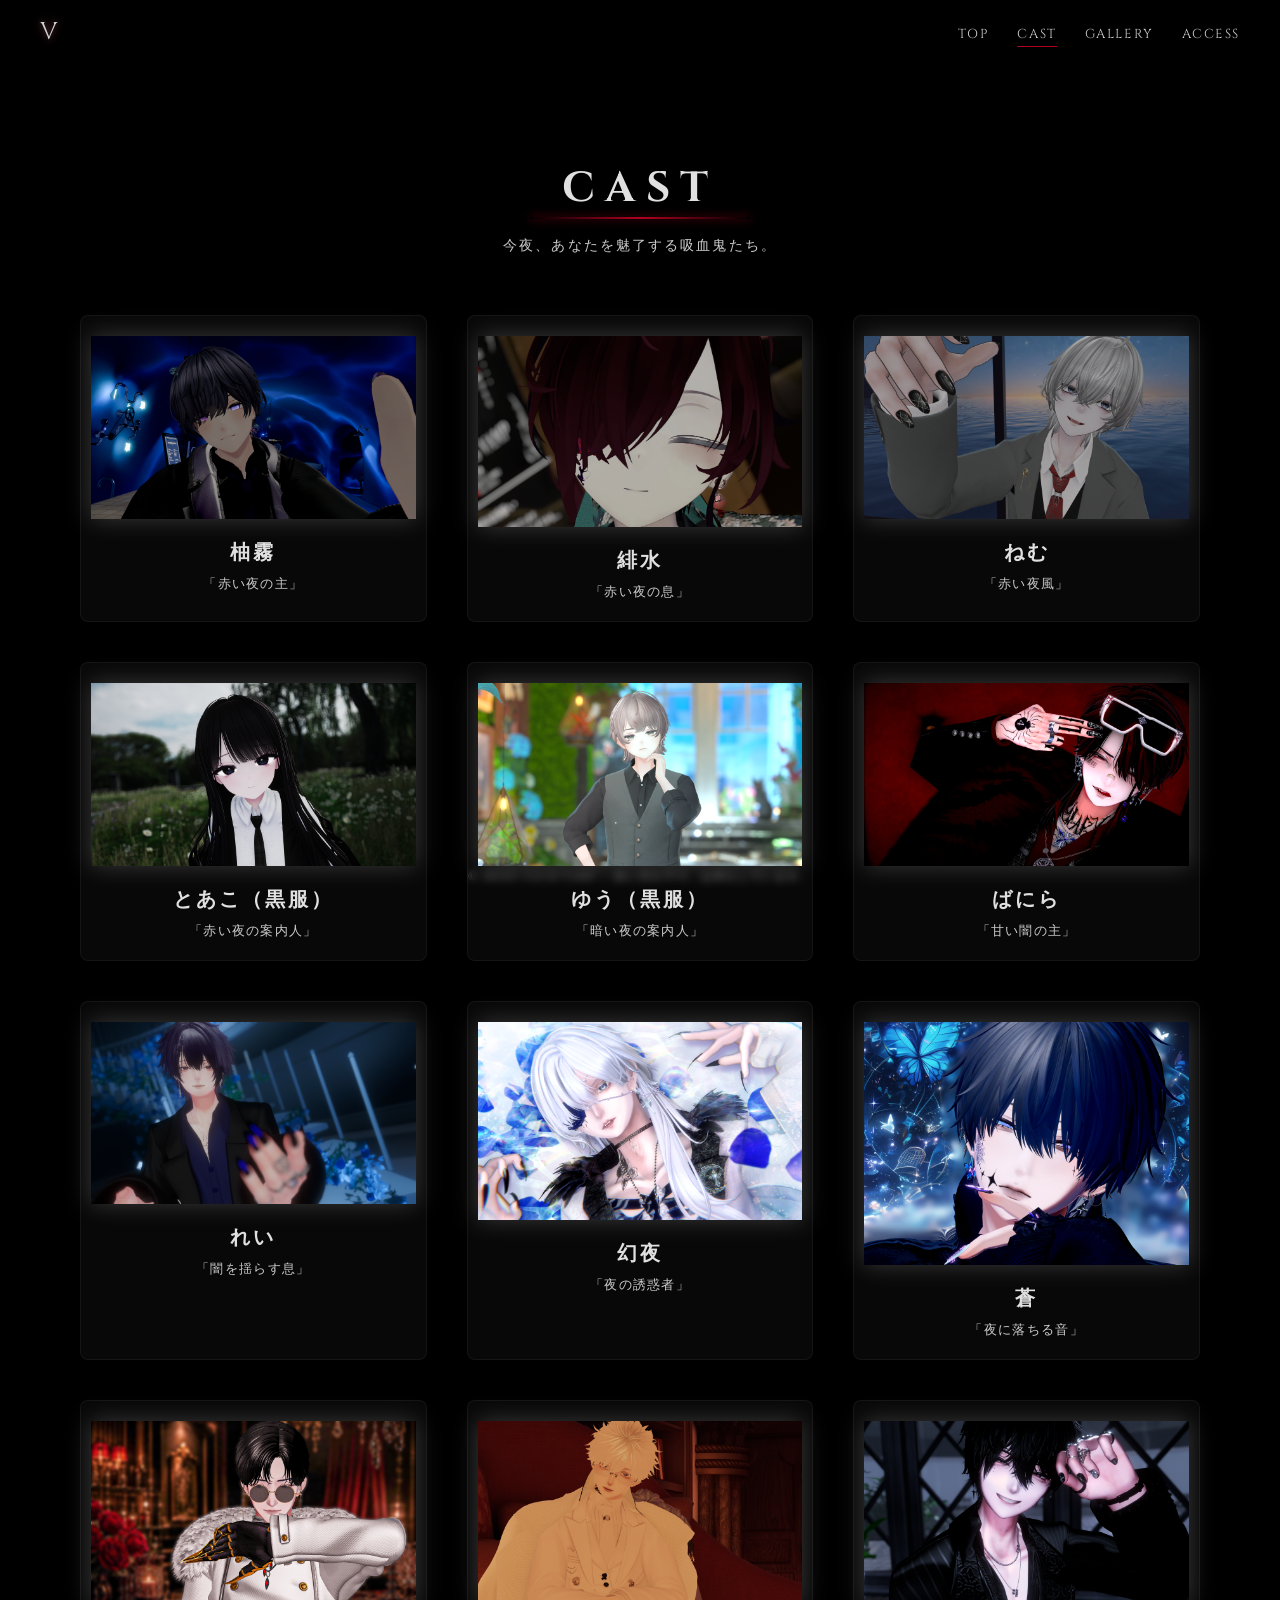
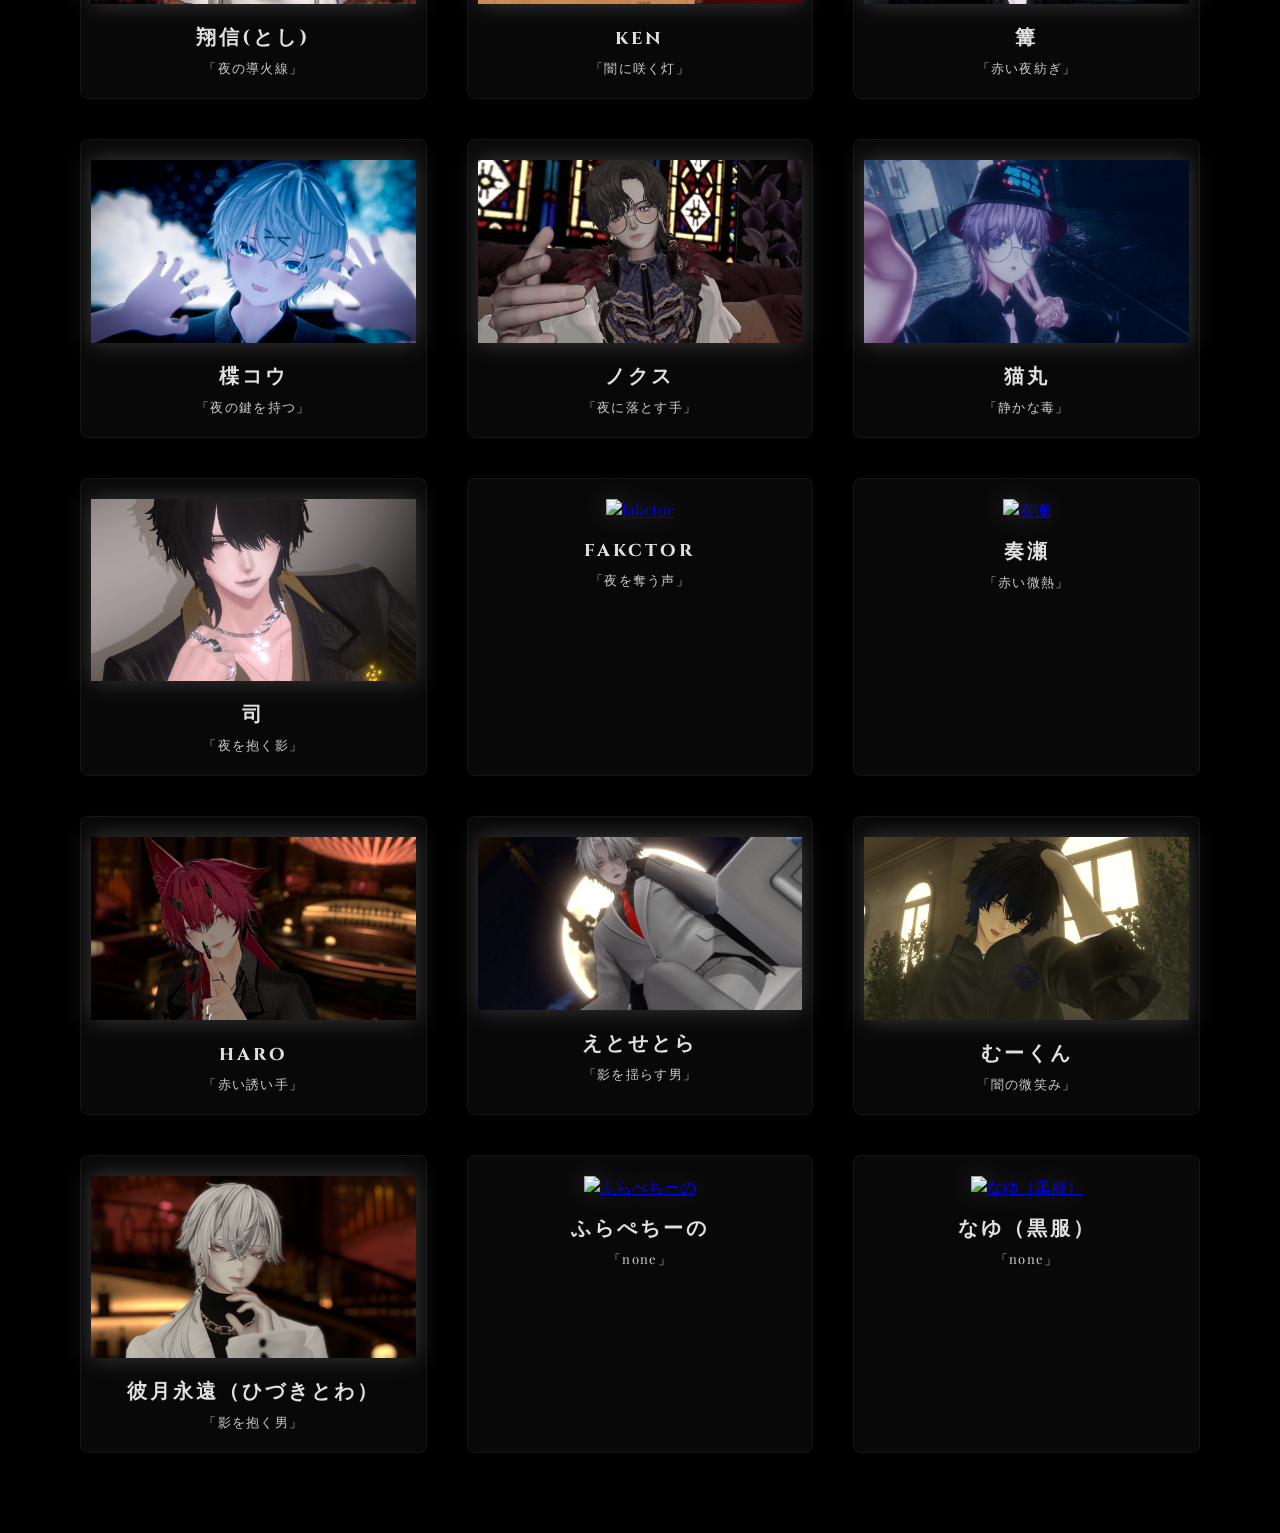
==== commit 4aee2f3c: "Add files via upload" ====
--- a/cast.html
+++ b/cast.html
@@ -6,7 +6,7 @@
   <link rel="stylesheet" href="assets/css/style.css">
   <link href="https://fonts.googleapis.com/css2?family=Cinzel:wght@400;700&family=Playfair+Display:wght@400;700&display=swap" rel="stylesheet">
 
-  <!-- ★ Lightbox CSS -->
+  <!-- Lightbox CSS -->
   <link href="https://cdnjs.cloudflare.com/ajax/libs/lightbox2/2.11.3/css/lightbox.min.css" rel="stylesheet">
 </head>
 
@@ -37,204 +37,268 @@
 
     <section class="cast-grid">
 
-      <!-- ★ ここから全キャスト Lightbox 対応版 -->
-
-      <article class="cast-card">
-        <a href="assets/img/cast/yuzukiri.png" data-lightbox="cast" data-title="柚霧 — 赤い夜の主">
-          <div class="cast-photo"><img src="assets/img/cast/yuzukiri.png" alt="柚霧"></div>
-        </a>
+      <!-- ★ ここから全キャスト Lightbox 正常構造版 -->
+
+      <!-- 柚霧 -->
+      <article class="cast-card">
+        <div class="cast-photo">
+          <a href="assets/img/cast/yuzukiri.png" data-lightbox="cast" data-title="柚霧 — 赤い夜の主">
+            <img src="assets/img/cast/yuzukiri.png" alt="柚霧">
+          </a>
+        </div>
         <h2 class="cast-name">柚霧</h2>
         <p class="cast-copy">「赤い夜の主」</p>
       </article>
 
-      <article class="cast-card">
-        <a href="assets/img/cast/hisui.png" data-lightbox="cast" data-title="緋水 — 赤い夜の息">
-          <div class="cast-photo"><img src="assets/img/cast/hisui.png" alt="緋水"></div>
-        </a>
+      <!-- 緋水 -->
+      <article class="cast-card">
+        <div class="cast-photo">
+          <a href="assets/img/cast/hisui.png" data-lightbox="cast" data-title="緋水 — 赤い夜の息">
+            <img src="assets/img/cast/hisui.png" alt="緋水">
+          </a>
+        </div>
         <h2 class="cast-name">緋水</h2>
         <p class="cast-copy">「赤い夜の息」</p>
       </article>
 
-      <article class="cast-card">
-        <a href="assets/img/cast/nemu.png" data-lightbox="cast" data-title="ねむ — 赤い夜風">
-          <div class="cast-photo"><img src="assets/img/cast/nemu.png" alt="ねむ"></div>
-        </a>
+      <!-- ねむ -->
+      <article class="cast-card">
+        <div class="cast-photo">
+          <a href="assets/img/cast/nemu.png" data-lightbox="cast" data-title="ねむ — 赤い夜風">
+            <img src="assets/img/cast/nemu.png" alt="ねむ">
+          </a>
+        </div>
         <h2 class="cast-name">ねむ</h2>
         <p class="cast-copy">「赤い夜風」</p>
       </article>
 
-      <article class="cast-card">
-        <a href="assets/img/cast/toako.png" data-lightbox="cast" data-title="とあこ（黒服） — 赤い夜の案内人">
-          <div class="cast-photo"><img src="assets/img/cast/toako.png" alt="とあこ（黒服）"></div>
-        </a>
+      <!-- とあこ（黒服） -->
+      <article class="cast-card">
+        <div class="cast-photo">
+          <a href="assets/img/cast/toako.png" data-lightbox="cast" data-title="とあこ（黒服） — 赤い夜の案内人">
+            <img src="assets/img/cast/toako.png" alt="とあこ（黒服）">
+          </a>
+        </div>
         <h2 class="cast-name">とあこ（黒服）</h2>
         <p class="cast-copy">「赤い夜の案内人」</p>
       </article>
 
-      <article class="cast-card">
-        <a href="assets/img/cast/yuu.png" data-lightbox="cast" data-title="ゆう（黒服） — 暗い夜の案内人">
-          <div class="cast-photo"><img src="assets/img/cast/yuu.png" alt="ゆう（黒服）"></div>
-        </a>
+      <!-- ゆう（黒服） -->
+      <article class="cast-card">
+        <div class="cast-photo">
+          <a href="assets/img/cast/yuu.png" data-lightbox="cast" data-title="ゆう（黒服） — 暗い夜の案内人">
+            <img src="assets/img/cast/yuu.png" alt="ゆう（黒服）">
+          </a>
+        </div>
         <h2 class="cast-name">ゆう（黒服）</h2>
         <p class="cast-copy">「暗い夜の案内人」</p>
       </article>
 
-      <article class="cast-card">
-        <a href="assets/img/cast/banira.png" data-lightbox="cast" data-title="ばにら — 甘い闇の主">
-          <div class="cast-photo"><img src="assets/img/cast/banira.png" alt="ばにら"></div>
-        </a>
+      <!-- ばにら -->
+      <article class="cast-card">
+        <div class="cast-photo">
+          <a href="assets/img/cast/banira.png" data-lightbox="cast" data-title="ばにら — 甘い闇の主">
+            <img src="assets/img/cast/banira.png" alt="ばにら">
+          </a>
+        </div>
         <h2 class="cast-name">ばにら</h2>
         <p class="cast-copy">「甘い闇の主」</p>
       </article>
 
-      <article class="cast-card">
-        <a href="assets/img/cast/rei.png" data-lightbox="cast" data-title="れい — 闇を揺らす息">
-          <div class="cast-photo"><img src="assets/img/cast/rei.png" alt="れい"></div>
-        </a>
+      <!-- れい -->
+      <article class="cast-card">
+        <div class="cast-photo">
+          <a href="assets/img/cast/rei.png" data-lightbox="cast" data-title="れい — 闇を揺らす息">
+            <img src="assets/img/cast/rei.png" alt="れい">
+          </a>
+        </div>
         <h2 class="cast-name">れい</h2>
         <p class="cast-copy">「闇を揺らす息」</p>
       </article>
 
-      <article class="cast-card">
-        <a href="assets/img/cast/genya.png" data-lightbox="cast" data-title="幻夜 — 夜の誘惑者">
-          <div class="cast-photo"><img src="assets/img/cast/genya.png" alt="幻夜"></div>
-        </a>
+      <!-- 幻夜 -->
+      <article class="cast-card">
+        <div class="cast-photo">
+          <a href="assets/img/cast/genya.png" data-lightbox="cast" data-title="幻夜 — 夜の誘惑者">
+            <img src="assets/img/cast/genya.png" alt="幻夜">
+          </a>
+        </div>
         <h2 class="cast-name">幻夜</h2>
         <p class="cast-copy">「夜の誘惑者」</p>
       </article>
 
-      <article class="cast-card">
-        <a href="assets/img/cast/ao.png" data-lightbox="cast" data-title="蒼 — 夜に落ちる音">
-          <div class="cast-photo"><img src="assets/img/cast/ao.png" alt="蒼"></div>
-        </a>
+      <!-- 蒼 -->
+      <article class="cast-card">
+        <div class="cast-photo">
+          <a href="assets/img/cast/ao.png" data-lightbox="cast" data-title="蒼 — 夜に落ちる音">
+            <img src="assets/img/cast/ao.png" alt="蒼">
+          </a>
+        </div>
         <h2 class="cast-name">蒼</h2>
         <p class="cast-copy">「夜に落ちる音」</p>
       </article>
 
-      <article class="cast-card">
-        <a href="assets/img/cast/toshi.png" data-lightbox="cast" data-title="翔信(とし) — 夜の導火線">
-          <div class="cast-photo"><img src="assets/img/cast/toshi.png" alt="翔信(とし)"></div>
-        </a>
+      <!-- 翔信(とし) -->
+      <article class="cast-card">
+        <div class="cast-photo">
+          <a href="assets/img/cast/toshi.png" data-lightbox="cast" data-title="翔信(とし) — 夜の導火線">
+            <img src="assets/img/cast/toshi.png" alt="翔信(とし)">
+          </a>
+        </div>
         <h2 class="cast-name">翔信(とし)</h2>
         <p class="cast-copy">「夜の導火線」</p>
       </article>
 
-      <article class="cast-card">
-        <a href="assets/img/cast/ken.png" data-lightbox="cast" data-title="ken — 闇に咲く灯">
-          <div class="cast-photo"><img src="assets/img/cast/ken.png" alt="ken"></div>
-        </a>
+      <!-- ken -->
+      <article class="cast-card">
+        <div class="cast-photo">
+          <a href="assets/img/cast/ken.png" data-lightbox="cast" data-title="ken — 闇に咲く灯">
+            <img src="assets/img/cast/ken.png" alt="ken">
+          </a>
+        </div>
         <h2 class="cast-name">ken</h2>
         <p class="cast-copy">「闇に咲く灯」</p>
       </article>
 
-      <article class="cast-card">
-        <a href="assets/img/cast/kagari.png" data-lightbox="cast" data-title="篝 — 赤い夜紡ぎ">
-          <div class="cast-photo"><img src="assets/img/cast/kagari.png" alt="篝"></div>
-        </a>
+      <!-- 篝 -->
+      <article class="cast-card">
+        <div class="cast-photo">
+          <a href="assets/img/cast/kagari.png" data-lightbox="cast" data-title="篝 — 赤い夜紡ぎ">
+            <img src="assets/img/cast/kagari.png" alt="篝">
+          </a>
+        </div>
         <h2 class="cast-name">篝</h2>
         <p class="cast-copy">「赤い夜紡ぎ」</p>
       </article>
 
-      <article class="cast-card">
-        <a href="assets/img/cast/yuzuriha.png" data-lightbox="cast" data-title="楪コウ — 夜の鍵を持つ">
-          <div class="cast-photo"><img src="assets/img/cast/yuzuriha.png" alt="楪コウ"></div>
-        </a>
+      <!-- 楪コウ -->
+      <article class="cast-card">
+        <div class="cast-photo">
+          <a href="assets/img/cast/yuzuriha.png" data-lightbox="cast" data-title="楪コウ — 夜の鍵を持つ">
+            <img src="assets/img/cast/yuzuriha.png" alt="楪コウ">
+          </a>
+        </div>
         <h2 class="cast-name">楪コウ</h2>
         <p class="cast-copy">「夜の鍵を持つ」</p>
       </article>
 
-      <article class="cast-card">
-        <a href="assets/img/cast/nemi.png" data-lightbox="cast" data-title="覚 — 月下の囁き">
-          <div class="cast-photo"><img src="assets/img/cast/nemi.png" alt="覚"></div>
-        </a>
-        <h2 class="cast-name">覚</h2>
-        <p class="cast-copy">「月下の囁き」</p>
-      </article>
-
-      <article class="cast-card">
-        <a href="assets/img/cast/nokusu.png" data-lightbox="cast" data-title="ノクス — 夜に落とす手">
-          <div class="cast-photo"><img src="assets/img/cast/nokusu.png" alt="ノクス"></div>
-        </a>
+      <!-- ノクス -->
+      <article class="cast-card">
+        <div class="cast-photo">
+          <a href="assets/img/cast/nokusu.png" data-lightbox="cast" data-title="ノクス — 夜に落とす手">
+            <img src="assets/img/cast/nokusu.png" alt="ノクス">
+          </a>
+        </div>
         <h2 class="cast-name">ノクス</h2>
         <p class="cast-copy">「夜に落とす手」</p>
       </article>
 
-      <article class="cast-card">
-        <a href="assets/img/cast/nekomaru.png" data-lightbox="cast" data-title="猫丸 — 静かな毒">
-          <div class="cast-photo"><img src="assets/img/cast/nekomaru.png" alt="猫丸"></div>
-        </a>
+      <!-- 猫丸 -->
+      <article class="cast-card">
+        <div class="cast-photo">
+          <a href="assets/img/cast/nekomaru.png" data-lightbox="cast" data-title="猫丸 — 静かな毒">
+            <img src="assets/img/cast/nekomaru.png" alt="猫丸">
+          </a>
+        </div>
         <h2 class="cast-name">猫丸</h2>
         <p class="cast-copy">「静かな毒」</p>
       </article>
 
-      <article class="cast-card">
-        <a href="assets/img/cast/tukasa.png" data-lightbox="cast" data-title="司 — 夜を抱く影">
-          <div class="cast-photo"><img src="assets/img/cast/tukasa.png" alt="司"></div>
-        </a>
+      <!-- 司 -->
+      <article class="cast-card">
+        <div class="cast-photo">
+          <a href="assets/img/cast/tukasa.png" data-lightbox="cast" data-title="司 — 夜を抱く影">
+            <img src="assets/img/cast/tukasa.png" alt="司">
+          </a>
+        </div>
         <h2 class="cast-name">司</h2>
         <p class="cast-copy">「夜を抱く影」</p>
       </article>
 
-      <article class="cast-card">
-        <a href="assets/img/cast/fakctor.png" data-lightbox="cast" data-title="fakctor — 夜を奪う声">
-          <div class="cast-photo"><img src="assets/img/cast/fakctor.png" alt="fakctor"></div>
-        </a>
+      <!-- fakctor -->
+      <article class="cast-card">
+        <div class="cast-photo">
+          <a href="assets/img/cast/fakctor.png" data-lightbox="cast" data-title="fakctor — 夜を奪う声">
+            <img src="assets/img/cast/fakctor.png" alt="fakctor">
+          </a>
+        </div>
         <h2 class="cast-name">fakctor</h2>
         <p class="cast-copy">「夜を奪う声」</p>
       </article>
 
-      <article class="cast-card">
-        <a href="assets/img/cast/kanase.png" data-lightbox="cast" data-title="奏瀬 — 赤い微熱">
-          <div class="cast-photo"><img src="assets/img/cast/kanase.png" alt="奏瀬"></div>
-        </a>
+      <!-- 奏瀬 -->
+      <article class="cast-card">
+        <div class="cast-photo">
+          <a href="assets/img/cast/kanase.png" data-lightbox="cast" data-title="奏瀬 — 赤い微熱">
+            <img src="assets/img/cast/kanase.png" alt="奏瀬">
+          </a>
+        </div>
         <h2 class="cast-name">奏瀬</h2>
         <p class="cast-copy">「赤い微熱」</p>
       </article>
 
-      <article class="cast-card">
-        <a href="assets/img/cast/haro.png" data-lightbox="cast" data-title="haro — 赤い誘い手">
-          <div class="cast-photo"><img src="assets/img/cast/haro.png" alt="haro"></div>
-        </a>
+      <!-- haro -->
+      <article class="cast-card">
+        <div class="cast-photo">
+          <a href="assets/img/cast/haro.png" data-lightbox="cast" data-title="haro — 赤い誘い手">
+            <img src="assets/img/cast/haro.png" alt="haro">
+          </a>
+        </div>
         <h2 class="cast-name">haro</h2>
         <p class="cast-copy">「赤い誘い手」</p>
       </article>
 
-      <article class="cast-card">
-        <a href="assets/img/cast/etosetora.png" data-lightbox="cast" data-title="えとせとら — 影を揺らす男">
-          <div class="cast-photo"><img src="assets/img/cast/etosetora.png" alt="えとせとら"></div>
-        </a>
+      <!-- えとせとら -->
+      <article class="cast-card">
+        <div class="cast-photo">
+          <a href="assets/img/cast/etosetora.png" data-lightbox="cast" data-title="えとせとら — 影を揺らす男">
+            <img src="assets/img/cast/etosetora.png" alt="えとせとら">
+          </a>
+        </div>
         <h2 class="cast-name">えとせとら</h2>
         <p class="cast-copy">「影を揺らす男」</p>
       </article>
 
-      <article class="cast-card">
-        <a href="assets/img/cast/mu-kun.png" data-lightbox="cast" data-title="むーくん — 闇の微笑み">
-          <div class="cast-photo"><img src="assets/img/cast/mu-kun.png" alt="むーくん"></div>
-        </a>
+      <!-- むーくん -->
+      <article class="cast-card">
+        <div class="cast-photo">
+          <a href="assets/img/cast/mu-kun.png" data-lightbox="cast" data-title="むーくん — 闇の微笑み">
+            <img src="assets/img/cast/mu-kun.png" alt="むーくん">
+          </a>
+        </div>
         <h2 class="cast-name">むーくん</h2>
         <p class="cast-copy">「闇の微笑み」</p>
       </article>
 
-      <article class="cast-card">
-        <a href="assets/img/cast/utti-.png" data-lightbox="cast" data-title="うっちー — 影を抱く男">
-          <div class="cast-photo"><img src="assets/img/cast/utti-.png" alt="うっちー"></div>
-        </a>
-        <h2 class="cast-name">うっちー</h2>
+      <!-- うっちー -->
+      <article class="cast-card">
+        <div class="cast-photo">
+          <a href="assets/img/cast/utti-.png" data-lightbox="cast" data-title="彼月永遠（ひづきとわ） — 影を抱く男">
+            <img src="assets/img/cast/utti-.png" alt="彼月永遠（ひづきとわ）">
+          </a>
+        </div>
+        <h2 class="cast-name">彼月永遠（ひづきとわ）</h2>
         <p class="cast-copy">「影を抱く男」</p>
       </article>
 
-      <article class="cast-card">
-        <a href="assets/img/cast/furapeti-no.png" data-lightbox="cast" data-title="ふらぺちーの — none">
-          <div class="cast-photo"><img src="assets/img/cast/furapeti-no.png" alt="ふらぺちーの"></div>
-        </a>
+      <!-- ふらぺちーの -->
+      <article class="cast-card">
+        <div class="cast-photo">
+          <a href="assets/img/cast/furapeti-no.png" data-lightbox="cast" data-title="ふらぺちーの — none">
+            <img src="assets/img/cast/furapeti-no.png" alt="ふらぺちーの">
+          </a>
+        </div>
         <h2 class="cast-name">ふらぺちーの</h2>
         <p class="cast-copy">「none」</p>
       </article>
 
-      <article class="cast-card">
-        <a href="assets/img/cast/nayu.png" data-lightbox="cast" data-title="なゆ（黒服） — none">
-          <div class="cast-photo"><img src="assets/img/cast/nayu.png" alt="なゆ（黒服）"></div>
-        </a>
+      <!-- なゆ（黒服） -->
+      <article class="cast-card">
+        <div class="cast-photo">
+          <a href="assets/img/cast/nayu.png" data-lightbox="cast" data-title="なゆ（黒服） — none">
+            <img src="assets/img/cast/nayu.png" alt="なゆ（黒服）">
+          </a>
+        </div>
         <h2 class="cast-name">なゆ（黒服）</h2>
         <p class="cast-copy">「none」</p>
       </article>
@@ -246,8 +310,30 @@
     <p>© HOST CLUB VAMP — 赤い月の下で、お待ちしています。</p>
   </footer>
 
-  <!-- ★ Lightbox JS -->
+  <!-- Lightbox JS -->
   <script src="https://cdnjs.cloudflare.com/ajax/libs/lightbox2/2.11.3/js/lightbox.min.js"></script>
+
+  <!-- Lightbox 共通設定 -->
+  <script>
+    lightbox.option({
+      'resizeDuration': 200,
+      'fadeDuration': 200,
+      'imageFadeDuration': 200,
+      'wrapAround': true,
+      'disableScrolling': true,
+      'positionFromTop': 50,
+      'alwaysShowNavOnTouchDevices': true,
+      'showImageNumberLabel': false,
+      'fitImagesInViewport': true,
+      'maxWidth': 1600,
+      'maxHeight': 1200,
+      'albumLabel': "",
+      'closeOnClick': true,
+      'closeOnEscape': true
+    })
+  </script>
 
 </body>
 </html>
+
+
--- a/assets/css/style.css
+++ b/assets/css/style.css
@@ -481,4 +481,52 @@
   display: block;
   margin: 0 auto 25px; /* 中央揃え＋下に余白 */
   filter: drop-shadow(0 0 25px rgba(255, 255, 255, 0.25));
+}
+.lb-overlay,
+.lightboxOverlay {
+  z-index: 99999 !important;
+}
+/* ★ Lightbox を最前面に強制して背景クリックを有効化 */
+.lightboxOverlay,
+.lb-overlay,
+.lb-dataContainer,
+.lb-outerContainer {
+  z-index: 99999 !important;
+}
+.lightboxOverlay {
+  cursor: pointer;
+}
+/* ★ Lightbox が閉じない最終原因の修正 */
+.cast-photo img {
+  pointer-events: auto !important;
+}
+/* Lightbox を完全最前面に固定 */
+.lightboxOverlay,
+.lb-overlay,
+.lb-dataContainer,
+.lb-outerContainer,
+.lb-container {
+  z-index: 999999 !important;
+  pointer-events: auto !important;
+}
+.lightboxOverlay {
+  cursor: pointer !important;
+}
+/* ★ CAST カードが Lightbox を邪魔しないようにする */
+.cast-card {
+  position: relative;
+  z-index: 1 !important;
+}
+/* ★ 赤く光るリンク（ACCESS専用） */
+.access-info a {
+  color: #ff4d6d;
+  text-decoration: none;
+  font-weight: 600;
+  letter-spacing: .05em;
+  transition: color .3s ease, text-shadow .3s ease;
+}
+
+.access-info a:hover {
+  color: #ff99aa;
+  text-shadow: 0 0 8px rgba(255, 0, 50, .8), 0 0 12px rgba(255, 0, 80, .);
 }
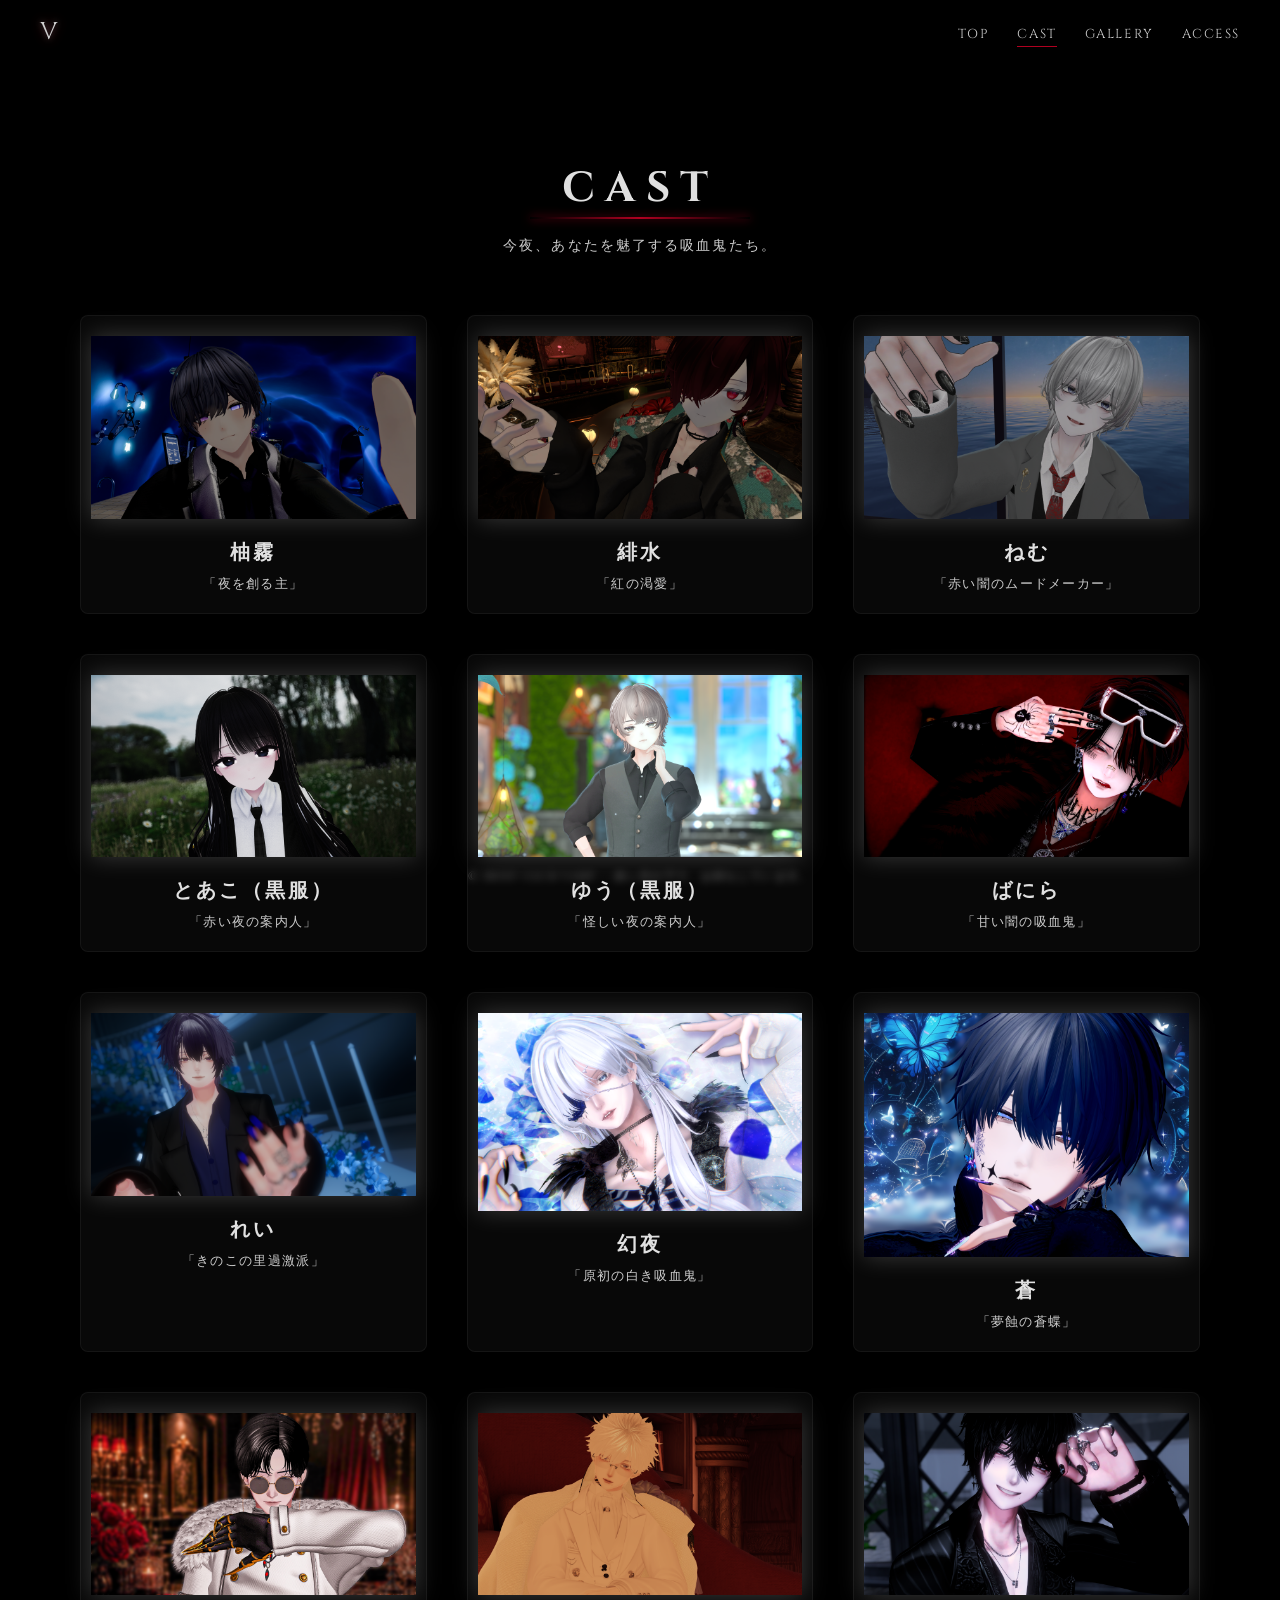
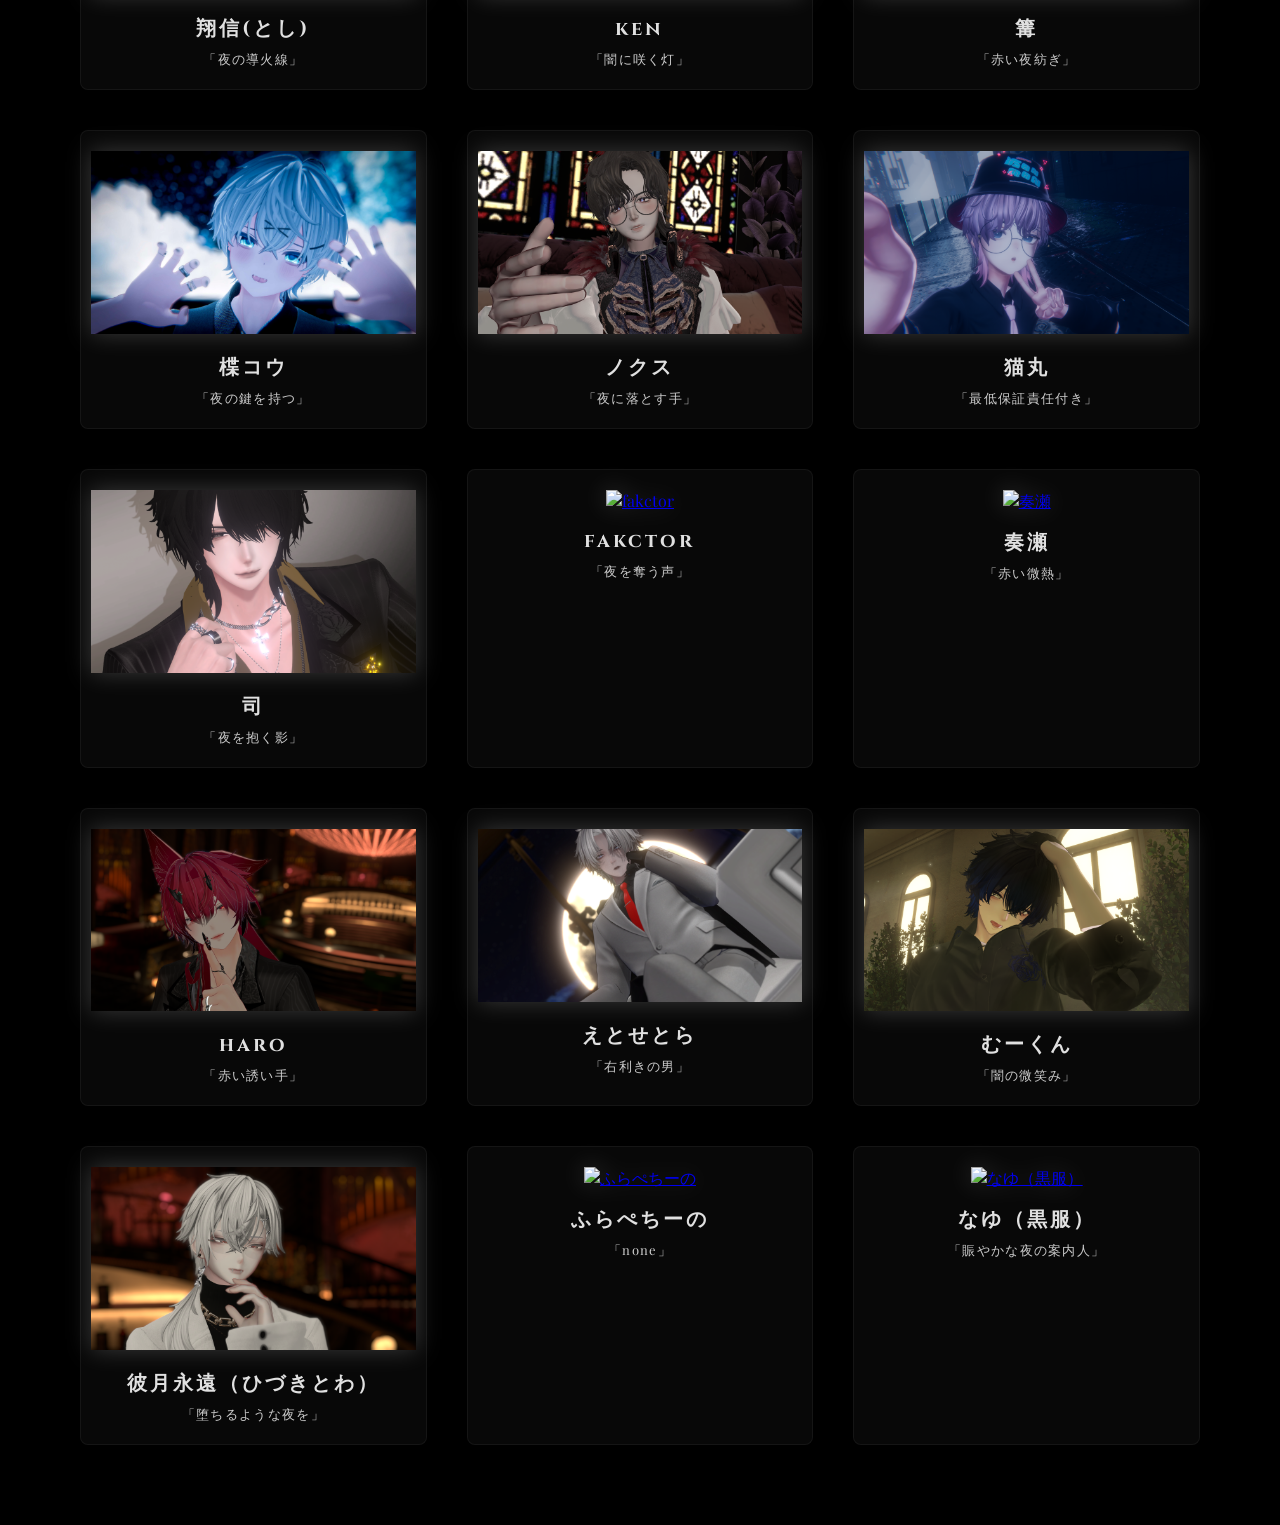
==== commit 7aa323b9: "Add files via upload" ====
--- a/cast.html
+++ b/cast.html
@@ -47,7 +47,7 @@
           </a>
         </div>
         <h2 class="cast-name">柚霧</h2>
-        <p class="cast-copy">「赤い夜の主」</p>
+        <p class="cast-copy">「夜を創る主」</p>
       </article>
 
       <!-- 緋水 -->
@@ -58,18 +58,18 @@
           </a>
         </div>
         <h2 class="cast-name">緋水</h2>
-        <p class="cast-copy">「赤い夜の息」</p>
+        <p class="cast-copy">「紅の渇愛」</p>
       </article>
 
       <!-- ねむ -->
       <article class="cast-card">
         <div class="cast-photo">
-          <a href="assets/img/cast/nemu.png" data-lightbox="cast" data-title="ねむ — 赤い夜風">
+          <a href="assets/img/cast/nemu.png" data-lightbox="cast" data-title="ねむ — 赤い闇のムードメーカー">
             <img src="assets/img/cast/nemu.png" alt="ねむ">
           </a>
         </div>
         <h2 class="cast-name">ねむ</h2>
-        <p class="cast-copy">「赤い夜風」</p>
+        <p class="cast-copy">「赤い闇のムードメーカー」</p>
       </article>
 
       <!-- とあこ（黒服） -->
@@ -91,7 +91,7 @@
           </a>
         </div>
         <h2 class="cast-name">ゆう（黒服）</h2>
-        <p class="cast-copy">「暗い夜の案内人」</p>
+        <p class="cast-copy">「怪しい夜の案内人」</p>
       </article>
 
       <!-- ばにら -->
@@ -102,40 +102,40 @@
           </a>
         </div>
         <h2 class="cast-name">ばにら</h2>
-        <p class="cast-copy">「甘い闇の主」</p>
+        <p class="cast-copy">「甘い闇の吸血鬼」</p>
       </article>
 
       <!-- れい -->
       <article class="cast-card">
         <div class="cast-photo">
-          <a href="assets/img/cast/rei.png" data-lightbox="cast" data-title="れい — 闇を揺らす息">
+          <a href="assets/img/cast/rei.png" data-lightbox="cast" data-title="れい — きのこの里過激派">
             <img src="assets/img/cast/rei.png" alt="れい">
           </a>
         </div>
         <h2 class="cast-name">れい</h2>
-        <p class="cast-copy">「闇を揺らす息」</p>
+        <p class="cast-copy">「きのこの里過激派」</p>
       </article>
 
       <!-- 幻夜 -->
       <article class="cast-card">
         <div class="cast-photo">
-          <a href="assets/img/cast/genya.png" data-lightbox="cast" data-title="幻夜 — 夜の誘惑者">
+          <a href="assets/img/cast/genya.png" data-lightbox="cast" data-title="幻夜 — 異端の白き吸血鬼">
             <img src="assets/img/cast/genya.png" alt="幻夜">
           </a>
         </div>
         <h2 class="cast-name">幻夜</h2>
-        <p class="cast-copy">「夜の誘惑者」</p>
+        <p class="cast-copy">「原初の白き吸血鬼」</p>
       </article>
 
       <!-- 蒼 -->
       <article class="cast-card">
         <div class="cast-photo">
-          <a href="assets/img/cast/ao.png" data-lightbox="cast" data-title="蒼 — 夜に落ちる音">
+          <a href="assets/img/cast/ao.png" data-lightbox="cast" data-title="蒼 — 夢蝕の蒼蝶">
             <img src="assets/img/cast/ao.png" alt="蒼">
           </a>
         </div>
         <h2 class="cast-name">蒼</h2>
-        <p class="cast-copy">「夜に落ちる音」</p>
+        <p class="cast-copy">「夢蝕の蒼蝶」</p>
       </article>
 
       <!-- 翔信(とし) -->
@@ -196,12 +196,12 @@
       <!-- 猫丸 -->
       <article class="cast-card">
         <div class="cast-photo">
-          <a href="assets/img/cast/nekomaru.png" data-lightbox="cast" data-title="猫丸 — 静かな毒">
+          <a href="assets/img/cast/nekomaru.png" data-lightbox="cast" data-title="猫丸 — 最低保証責任付き">
             <img src="assets/img/cast/nekomaru.png" alt="猫丸">
           </a>
         </div>
         <h2 class="cast-name">猫丸</h2>
-        <p class="cast-copy">「静かな毒」</p>
+        <p class="cast-copy">「最低保証責任付き」</p>
       </article>
 
       <!-- 司 -->
@@ -251,12 +251,12 @@
       <!-- えとせとら -->
       <article class="cast-card">
         <div class="cast-photo">
-          <a href="assets/img/cast/etosetora.png" data-lightbox="cast" data-title="えとせとら — 影を揺らす男">
+          <a href="assets/img/cast/etosetora.png" data-lightbox="cast" data-title="えとせとら — 右利きの男">
             <img src="assets/img/cast/etosetora.png" alt="えとせとら">
           </a>
         </div>
         <h2 class="cast-name">えとせとら</h2>
-        <p class="cast-copy">「影を揺らす男」</p>
+        <p class="cast-copy">「右利きの男」</p>
       </article>
 
       <!-- むーくん -->
@@ -273,12 +273,12 @@
       <!-- うっちー -->
       <article class="cast-card">
         <div class="cast-photo">
-          <a href="assets/img/cast/utti-.png" data-lightbox="cast" data-title="彼月永遠（ひづきとわ） — 影を抱く男">
+          <a href="assets/img/cast/utti-.png" data-lightbox="cast" data-title="彼月永遠（ひづきとわ） — 堕ちるような夜を">
             <img src="assets/img/cast/utti-.png" alt="彼月永遠（ひづきとわ）">
           </a>
         </div>
         <h2 class="cast-name">彼月永遠（ひづきとわ）</h2>
-        <p class="cast-copy">「影を抱く男」</p>
+        <p class="cast-copy">「堕ちるような夜を」</p>
       </article>
 
       <!-- ふらぺちーの -->
@@ -300,7 +300,7 @@
           </a>
         </div>
         <h2 class="cast-name">なゆ（黒服）</h2>
-        <p class="cast-copy">「none」</p>
+        <p class="cast-copy">「賑やかな夜の案内人」</p>
       </article>
 
     </section>
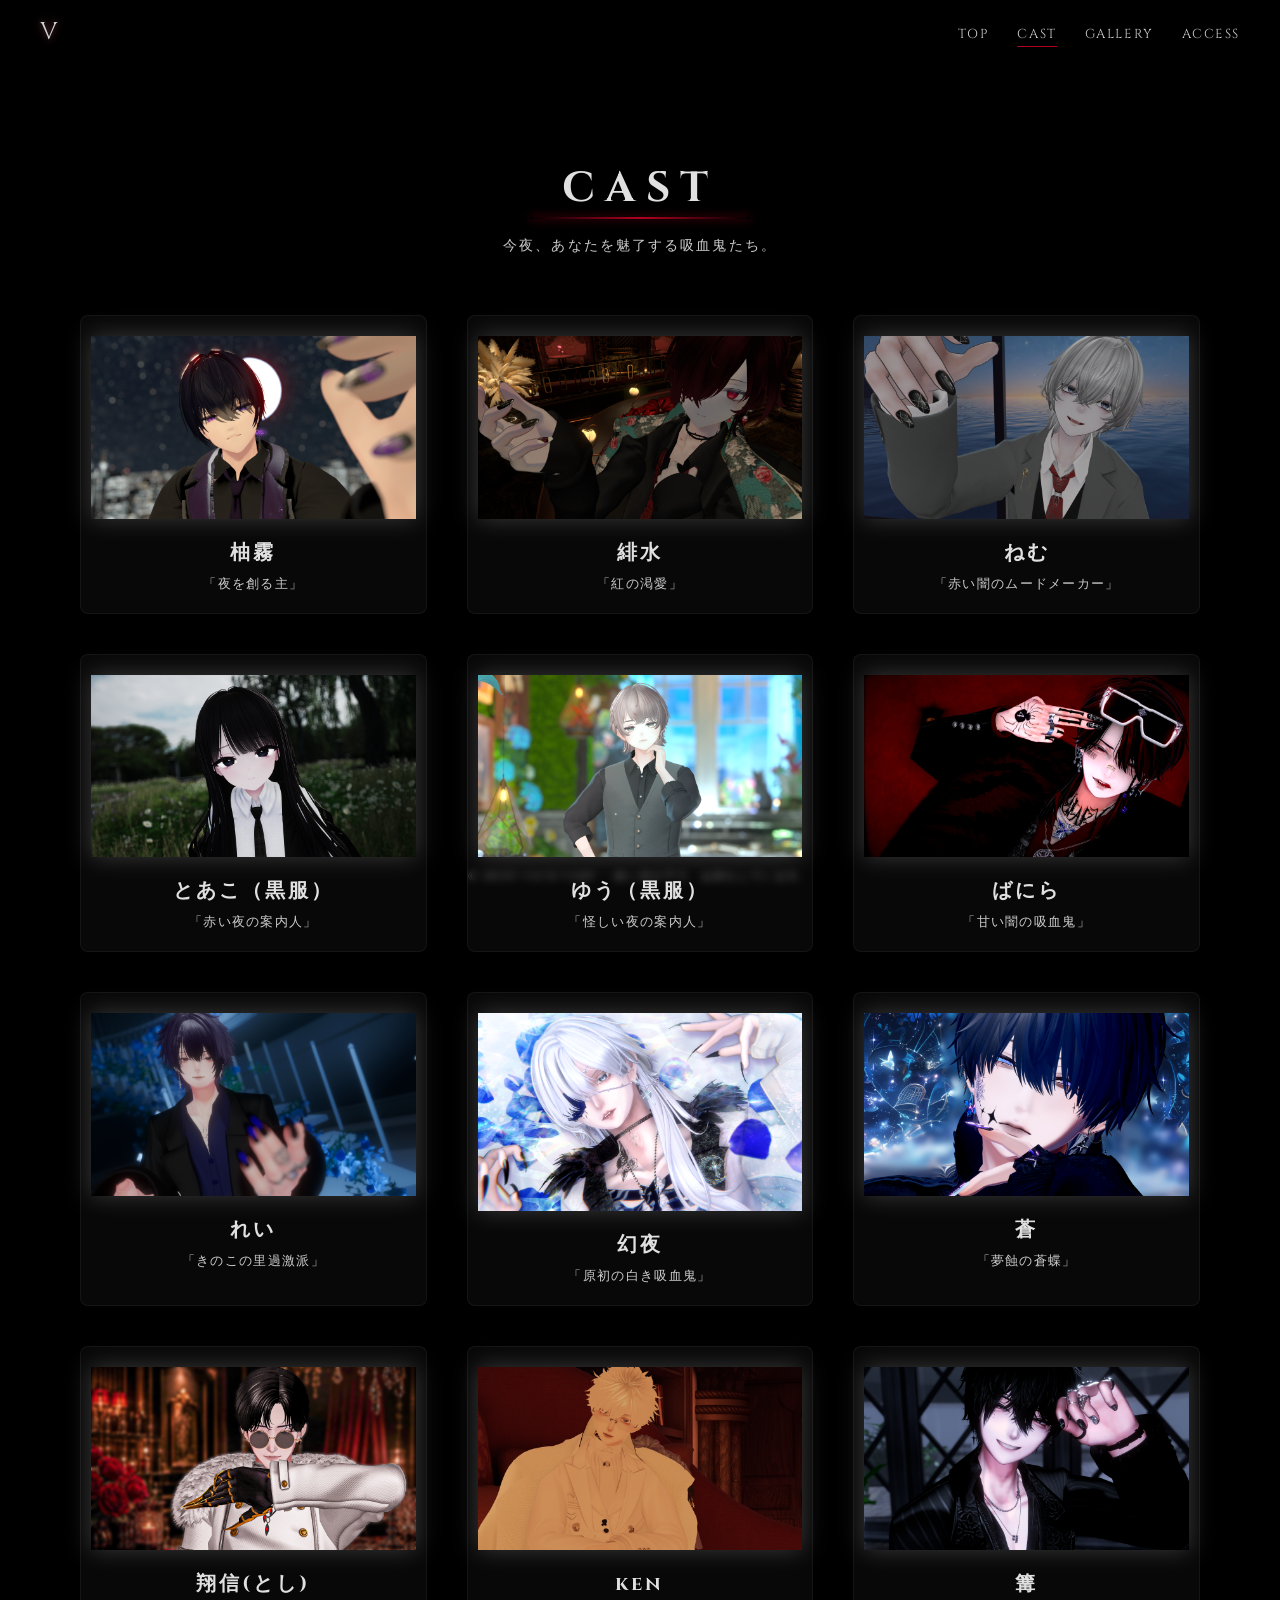
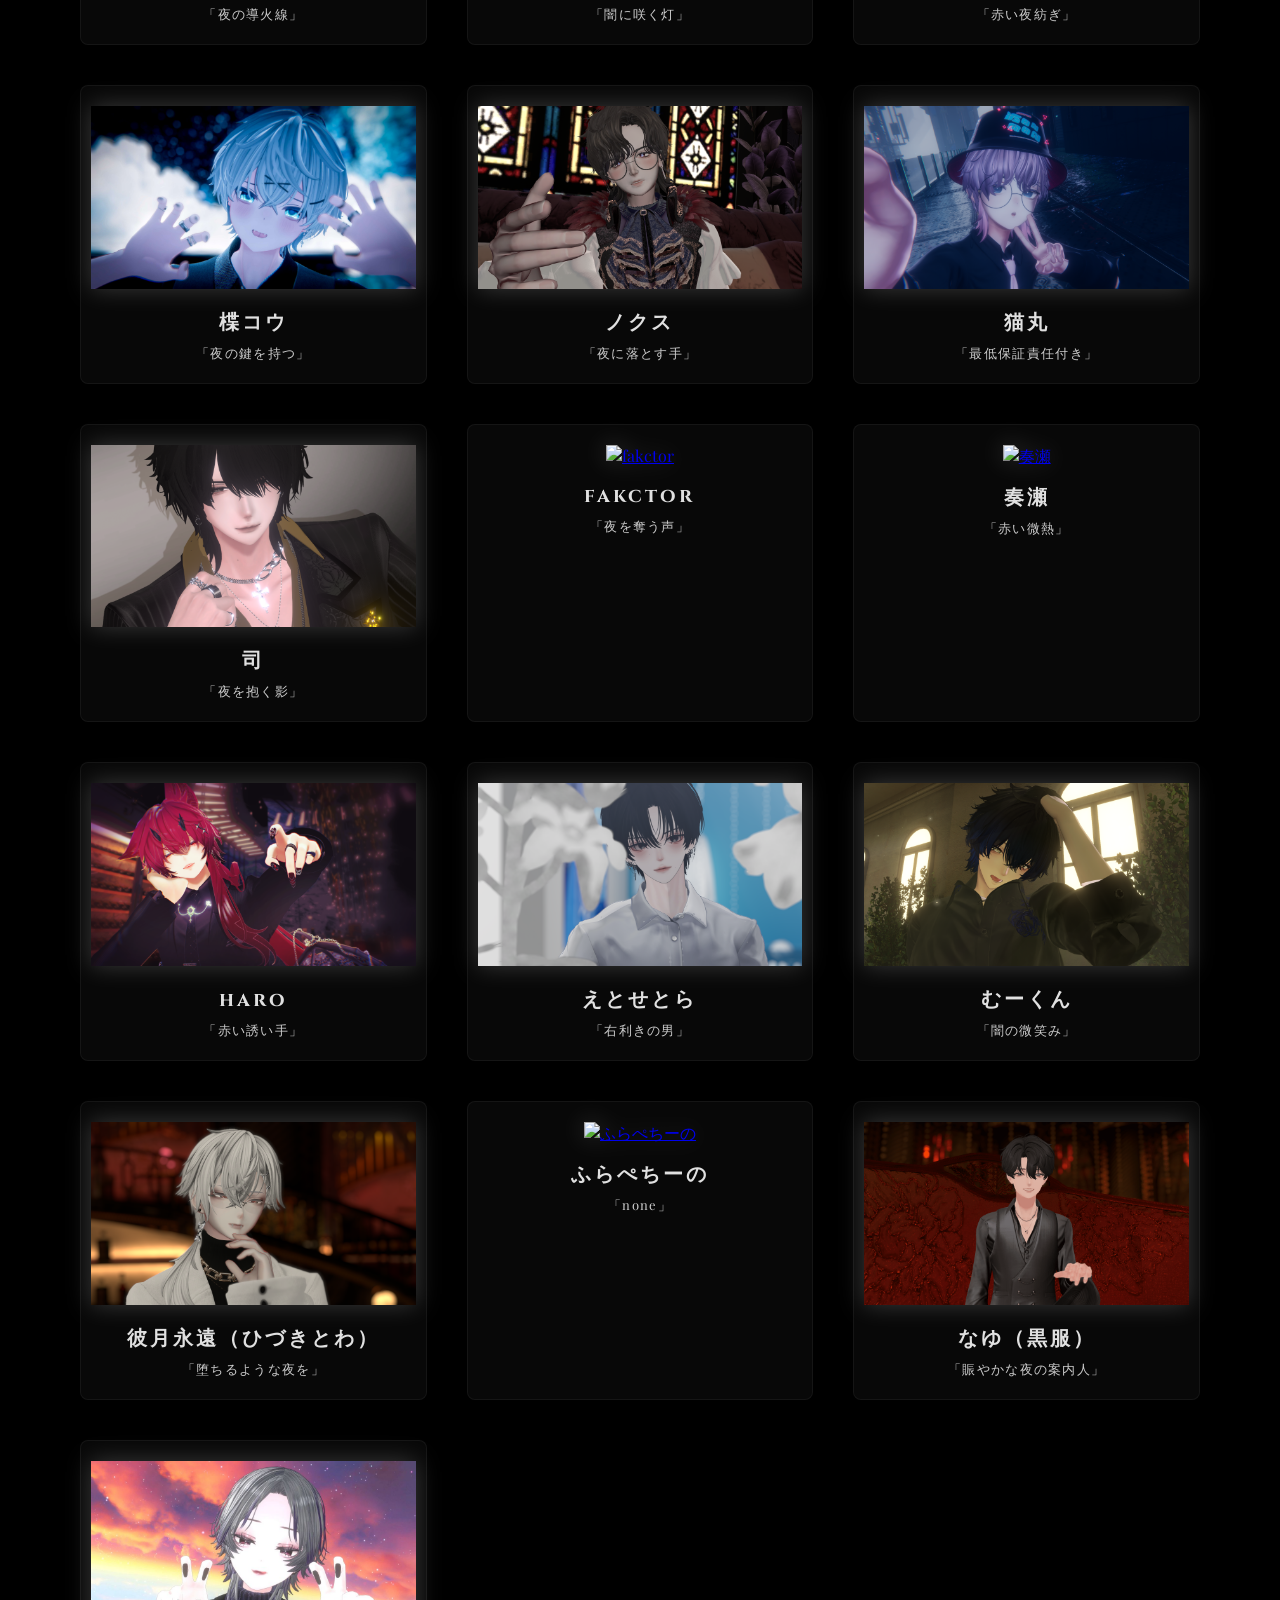
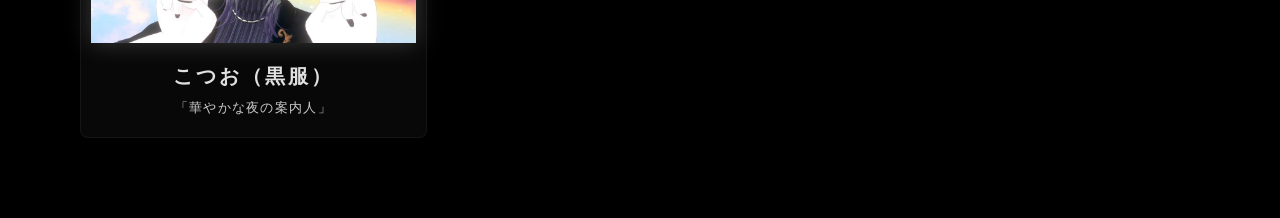
==== commit 9790291b: "Add files via upload" ====
--- a/cast.html
+++ b/cast.html
@@ -301,6 +301,17 @@
         </div>
         <h2 class="cast-name">なゆ（黒服）</h2>
         <p class="cast-copy">「賑やかな夜の案内人」</p>
+      </article>
+
+      <!-- （黒服） -->
+      <article class="cast-card">
+        <div class="cast-photo">
+          <a href="assets/img/cast/kotuo.png" data-lightbox="cast" data-title="こつお（黒服） — none">
+            <img src="assets/img/cast/kotuo.png" alt="こつお（黒服）">
+          </a>
+        </div>
+        <h2 class="cast-name">こつお（黒服）</h2>
+        <p class="cast-copy">「華やかな夜の案内人」</p>
       </article>
 
     </section>
